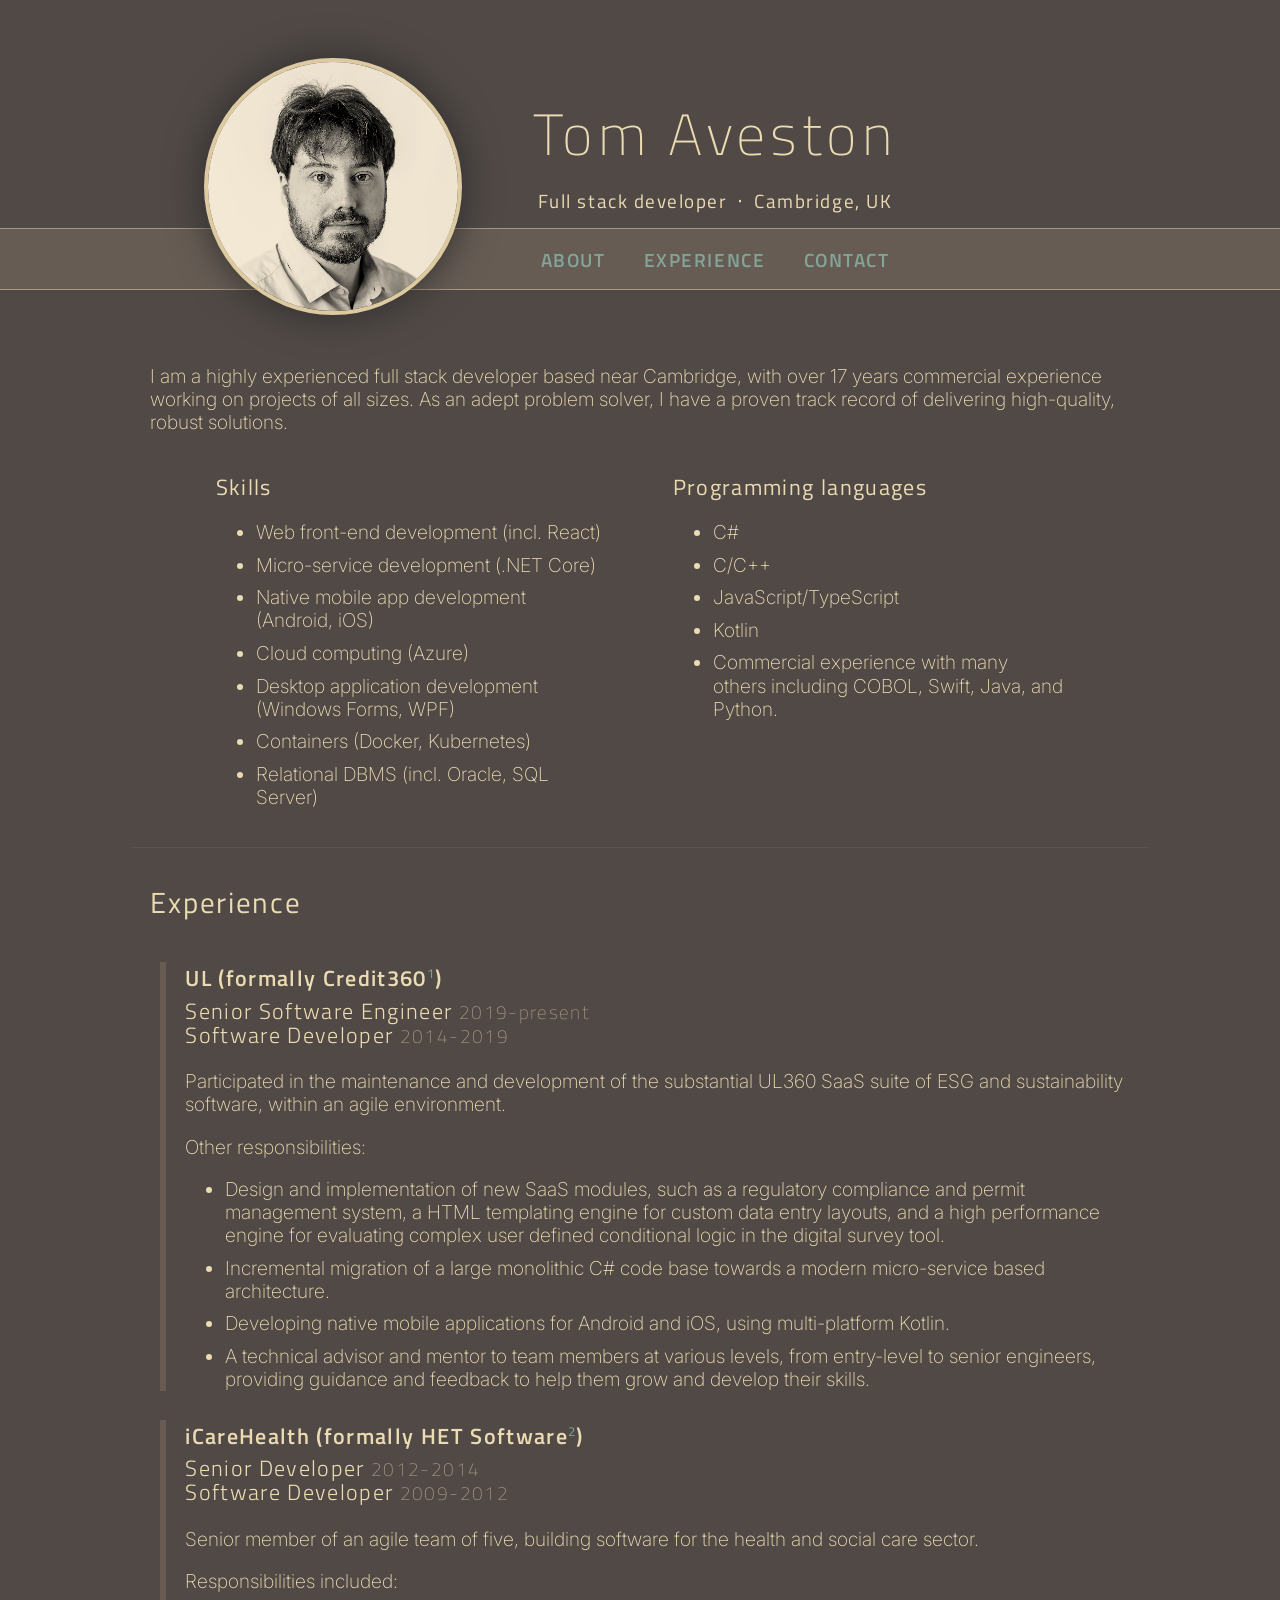
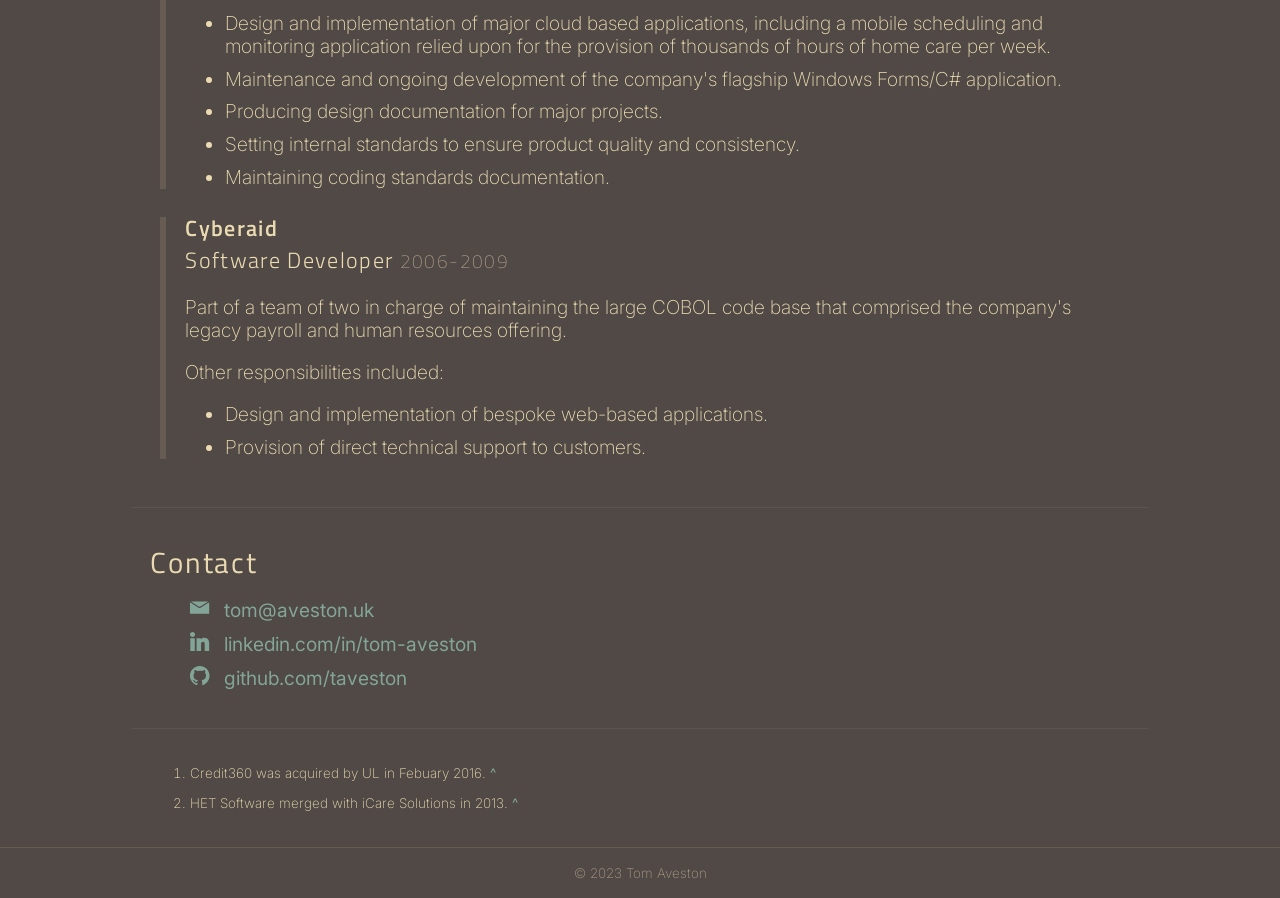
==== index.html @ 34bcb730 "Add print-only website link" ====
<!DOCTYPE html>
<html>
	<title>Tom Aveston | CV</title>
	<meta charset="utf-8" />
	<meta name="viewport" content="width=device-width, initial-scale=1" />
	<link rel="preconnect" href="https://fonts.googleapis.com" />
	<link rel="preconnect" href="https://fonts.gstatic.com" crossorigin />
	<link href="https://fonts.googleapis.com/css2?family=Inter:wght@200;400&family=Titillium+Web:wght@200;300;400;600&display=swap" rel="stylesheet" />
	<style>@import url('https://fonts.googleapis.com/css2?family=Inter:wght@200;400&family=Titillium+Web:wght@200;300;400;600&display=swap');</style>
	<link rel="stylesheet" href="/css/style.css" />
</html>
<body>
	<header id="banner" class="image-banner">
		<div id="profile-image">
			<img src="/img/profile-colour.jpg" alt="Portrait photograph of Tom Aveston" />
		</div>
		<div id="banner-content">
			<h1>Tom Aveston</h1>
			<ul id="tagline" class="horizontal">
				<li>Full stack developer</li>
				<li>Cambridge, UK</li>
			</ul>
			<nav class="screen-only">
				<menu>
					<li><a href="#about"/>About</a></li>
					<li><a href="#experience"/>Experience</a></li>
					<li><a href="#contact"/>Contact</a></li>
				</menu>
			</nav>
		</div>
	</header>
	<main>
		<section id="about" class="anchor-target">
			<p>
				I am a highly experienced full stack developer based near Cambridge, with over 17
				years commercial experience working on projects of all sizes. As an adept problem
				solver, I have a proven track record of delivering high-quality, robust solutions.
			</p>

			<div class="twin-column">
				<section>
					<h3>Skills</h3>
					<ul>
						<li>Web front-end development (incl. React)</li>
						<li>Micro-service development (.NET Core)</li>
						<li>Native mobile app development (Android, iOS)</li>
						<li>Cloud computing (Azure)</li>
						<li>Desktop application development (Windows Forms, WPF)</li>
						<li>Containers (Docker, Kubernetes)</li>
						<li>Relational DBMS (incl. Oracle, SQL Server)</li>
					</ul>
				</section>
				<section>
					<h3>Programming languages</h3>
					<ul>
						<li>C#</li>
						<li>C/C++</li>
						<li>JavaScript/TypeScript</li>
						<li>Kotlin</li>
						<li>Commercial experience with many others including COBOL, Swift, Java,
							and Python.</li>
					</ul>
				</section>
			</div>
		</section>
		<hr />
		<section id="experience" class="anchor-target">
			<h2>Experience</h2>
			<div class="timeline">
				<section>
					<h3>
						<div class="company">UL (formally Credit360<a id="fn1-origin" href="#fn1" class="footnote-link">1</a>)</div>
						<div class="title">Senior Software Engineer <small class="period">2019-present</small></div>
						<div class="title">Software Developer <small class="period">2014-2019</small></div>
					</h3>
					<p>
						Participated in the maintenance and development of the substantial
						UL360 SaaS suite of ESG and sustainability software, within an agile
						environment.
					</p>
					<p>
						Other responsibilities:
					</p>
					<ul>
						<li>
							Design and implementation of new SaaS modules, such as a regulatory 
							compliance and permit management system, a HTML templating engine
							for custom data entry layouts, and a high performance engine for 
							evaluating complex user defined conditional logic in the digital 
							survey tool.
						</li>
						<li>
							Incremental migration of a large monolithic C# code base towards a
							modern micro-service based architecture.
						</li>
						<li>
							Developing native mobile applications for Android and iOS, using
							multi-platform Kotlin.
						</li>
						<li>
							A technical advisor and mentor to team members at various
							levels, from entry-level to senior engineers, providing guidance and
							feedback to help them grow and develop their skills.
						</li>
					</ul>
				</section>

				<section>
					<h3>
						<div class="company">iCareHealth (formally HET Software<a id="fn2-origin" href="#fn2" class="footnote-link">2</a>)</div>
						<div class="title">Senior Developer <small class="period">2012-2014</small></div>
						<div class="title">Software Developer <small class="period">2009-2012</small></div>
					</h3>
					<p>
						Senior member of an agile team of five, building software for the health
						and social care sector.
					</p>
					<p>
						Responsibilities included:
					</p>
					<ul>
						<li>
							Design and implementation of major cloud based applications, including a
							mobile scheduling and monitoring application relied upon for the
							provision of thousands of hours of home care per week.
						</li>
						<li>
							Maintenance and ongoing development of the company's flagship Windows
							Forms/C# application.
						</li>
						<li>Producing design documentation for major projects.</li>
						<li>Setting internal standards to ensure product quality and consistency.</li>
						<li>Maintaining coding standards documentation.</li>
					</ul>
				</section>

				<section>
					<h3>
						<div class="company">Cyberaid</div>
						<div class="title">Software Developer <small class="period">2006-2009</small></div>
					</h3>
					<p>
						Part of a team of two in charge of maintaining the large COBOL code base that
						comprised the company's legacy payroll and human resources offering.
					</p>
					<p>
						Other responsibilities included:
					</p>
					<ul>
						<li>Design and implementation of bespoke web-based applications.</li>
						<li>Provision of direct technical support to customers.</li>
					</ul>
				</section>
			</div>

		</section>
		<hr />
		<section id="contact" class="anchor-target">
			<h2>Contact</h2>

			<ul class="contact-list">
				<li>
					<a href="mailto:tom@aveston.uk" class="social-link">
							<svg viewBox="0 0 512 512"><path d="m496.33 127.09-15.673 9.613-198.82 121.92c-7.983 4.859-16.917 7.293-25.84 7.293s-17.826-2.424-25.778-7.262l-0.136-0.084-198.73-123.8-15.673-9.759-15.674-9.77v302.72h512v-300.47l-15.673 9.603z"/><path d="m25.245 94.041 50.322 31.346 171.01 106.53c5.841 3.521 13.082 3.511 18.913-0.042l224.77-137.83h-465.01z"/></svg>
						tom@aveston.uk
					</a>
				</li>
				<li>
					<a href="https://www.linkedin.com/in/tom-aveston"
						class="social-link" title="LinkedIn">

						<svg viewBox="0 0 310 310"><path d="m72.16 99.73h-62.233c-2.762 0-5 2.239-5 5v199.93c0 2.762 2.238 5 5 5h62.233c2.762 0 5-2.238 5-5v-199.93c0-2.761-2.238-5-5-5z"/><path d="M41.066,0.341C18.422,0.341,0,18.743,0,41.362C0,63.991,18.422,82.4,41.066,82.4 c22.626,0,41.033-18.41,41.033-41.038C82.1,18.743,63.692,0.341,41.066,0.341z"/><path d="m230.45 94.761c-24.995 0-43.472 10.745-54.679 22.954v-12.985c0-2.761-2.238-5-5-5h-59.599c-2.762 0-5 2.239-5 5v199.93c0 2.762 2.238 5 5 5h62.097c2.762 0 5-2.238 5-5v-98.918c0-33.333 9.054-46.319 32.29-46.319 25.306 0 27.317 20.818 27.317 48.034v97.204c0 2.762 2.238 5 5 5h62.12c2.762 0 5-2.238 5-5v-109.66c0-49.565-9.451-100.23-79.546-100.23z"/></svg>
						linkedin.com/in/tom-aveston
					</a>
				</li>
				<li>
					<a href="https://github.com/taveston" title="GitHub" class="social-link">
						<svg viewBox="0 0 96 96"><path fill-rule="evenodd" clip-rule="evenodd" d="M48.854 0C21.839 0 0 22 0 49.217c0 21.756 13.993 40.172 33.405 46.69 2.427.49 3.316-1.059 3.316-2.362 0-1.141-.08-5.052-.08-9.127-13.59 2.934-16.42-5.867-16.42-5.867-2.184-5.704-5.42-7.17-5.42-7.17-4.448-3.015.324-3.015.324-3.015 4.934.326 7.523 5.052 7.523 5.052 4.367 7.496 11.404 5.378 14.235 4.074.404-3.178 1.699-5.378 3.074-6.6-10.839-1.141-22.243-5.378-22.243-24.283 0-5.378 1.94-9.778 5.014-13.2-.485-1.222-2.184-6.275.486-13.038 0 0 4.125-1.304 13.426 5.052a46.97 46.97 0 0 1 12.214-1.63c4.125 0 8.33.571 12.213 1.63 9.302-6.356 13.427-5.052 13.427-5.052 2.67 6.763.97 11.816.485 13.038 3.155 3.422 5.015 7.822 5.015 13.2 0 18.905-11.404 23.06-22.324 24.283 1.78 1.548 3.316 4.481 3.316 9.126 0 6.6-.08 11.897-.08 13.526 0 1.304.89 2.853 3.316 2.364 19.412-6.52 33.405-24.935 33.405-46.691C97.707 22 75.788 0 48.854 0z"/></svg>
						github.com/taveston
					</a>
				</li>
				<li class="print-only">
					<a href="https://aveston.uk" title="Website" class="social-link">
						<svg viewBox="2 2 20 20"><path d="M11.99 2C6.47 2 2 6.48 2 12s4.47 10 9.99 10C17.52 22 22 17.52 22 12S17.52 2 11.99 2zm6.93 6h-2.95c-.32-1.25-.78-2.45-1.38-3.56 1.84.63 3.37 1.91 4.33 3.56zM12 4.04c.83 1.2 1.48 2.53 1.91 3.96h-3.82c.43-1.43 1.08-2.76 1.91-3.96zM4.26 14C4.1 13.36 4 12.69 4 12s.1-1.36.26-2h3.38c-.08.66-.14 1.32-.14 2 0 .68.06 1.34.14 2H4.26zm.82 2h2.95c.32 1.25.78 2.45 1.38 3.56-1.84-.63-3.37-1.9-4.33-3.56zm2.95-8H5.08c.96-1.66 2.49-2.93 4.33-3.56C8.81 5.55 8.35 6.75 8.03 8zM12 19.96c-.83-1.2-1.48-2.53-1.91-3.96h3.82c-.43 1.43-1.08 2.76-1.91 3.96zM14.34 14H9.66c-.09-.66-.16-1.32-.16-2 0-.68.07-1.35.16-2h4.68c.09.65.16 1.32.16 2 0 .68-.07 1.34-.16 2zm.25 5.56c.6-1.11 1.06-2.31 1.38-3.56h2.95c-.96 1.65-2.49 2.93-4.33 3.56zM16.36 14c.08-.66.14-1.32.14-2 0-.68-.06-1.34-.14-2h3.38c.16.64.26 1.31.26 2s-.1 1.36-.26 2h-3.38z" />
						</svg>
						aveston.uk
					</a>
				</li>
			</ul>
		</section>
		<hr />
		<section id="footnotes">
			<ol class="footnote-list">
				<li id="fn1" class="anchor-target">
					Credit360 was acquired by UL in Febuary 2016. <a href="#fn1-origin" class="screen-only">^</a>
				</li>
				<li id="fn2" class="anchor-target">
					HET Software merged with iCare Solutions in 2013. <a href="#fn2-origin" class="screen-only">^</a>
				</li>
			</ol>
		</section>
	</main>
	<footer class="screen-only">
		<small>© 2023 Tom Aveston</small>
	</footer>
</body>
---- css/style.css ----
/* Base styles */
html {
	scroll-behavior: smooth;
}

body {
	font-family: 'Inter', sans-serif;
	font-size: larger;
	font-weight: 200;
	background-attachment: fixed;
	background-size: cover;
	background-color: #504945;
	color: #ebdbb2;
	padding: 0;
	margin: 0;
	line-height: 1.1;
}

a {
	color: #83a598;
	text-decoration: none;
	font-weight: 400;
}

a:hover {
	color: #458588;
}

ul li, ol li {
	margin: 0.5em 0;
}

header, h1, h2, h3, h4 {
	font-family: 'Titillium Web', sans-serif;
	letter-spacing: 0.06em;
	font-weight: 400;
}

h1 {
	font-size: 3em;
}

h1 small, h2 small, h3 small, h4 small {
	color: #a89984;
	font-weight: 200;
}

main {
	line-height: 1.2em;
}

main > section {
	padding: 1em 2em;
	border-radius: 1em;
}
main > section > p:first-child {
	margin-top: 0;
}

hr {
	border: 0pt solid #a8998420;
	border-bottom-width: 1pt;
	margin: 0 1em;
}

footer {
	border-top: 1pt solid #665c54;
	padding: 1em;
	color: #a89984;
	font-size: smaller;
	text-align: center;
}

/* General styles */

a.footnote-link {
	font-size: 0.6em;
	vertical-align: super;
}

ul.horizontal {
	margin-top: -0.5em;
	padding: 0;
}

ul.horizontal li {
	display: inline-block;
}

ul.horizontal li + li::before {
	content: "\2027";
	padding: 0 0.5em;
}

.timeline {
	padding-left: 0.5em;
}
.timeline section:first-child {
	margin-top: 2.5em;
}
.timeline section {
	margin-top: 1.5em;
	margin-bottom: 1.5em;
	padding-left: 1em;
	border-left: 5pt solid #665c54;
	page-break-inside: avoid;
}
.timeline .company {
	font-weight: 600;
	padding-bottom: .4em;
}
.timeline .title {
	font-weight: 300;
}
.timeline .period {
	color: #a89984;
	font-weight: 200;
	font-size: smaller;
}

ol.footnote-list {
	font-size: 0.7em;
}

ul.contact-list {

}

ul.contact-list li {
	display: block;
}

a.social-link svg {
	width: 1em;
	height: 1em;
	fill: #83a598;
	margin-right: .5em;
}

a.social-link:hover svg  {
	fill: #458588;
}

.twin-column {
	display: flex;
	justify-content: space-evenly;
}
.twin-column section {
	max-width: 40%;
}

/* Page specific layout */

#banner #profile-image {
	filter: drop-shadow(0px 0px 1em #282828e0);
}

main {
	width: 55em;
	margin: 0 auto;
}

#banner-content {
	display: flex;
	height: 14em;
	padding-top: 3em;
	padding-bottom: 1em;
	flex-direction: column;
	align-items: stretch;
	justify-content: center;
}

#banner-content > h1 {
	font-weight: 100;
}

#banner-content > * {
	display: flex;
	justify-content: center;
	margin: .2em 0;
	padding: 0;
	letter-spacing: 0.08em;
}

#banner.image-banner #banner-content > * {
	padding-left: 150px;
}

#tagline {
	position: relative;
}

#banner-content nav {
	background-color: #665c54;
	border: solid #a89984;
	border-width: 1pt 0;
}

#banner-content nav menu {
	display: flex;
	padding: 0;
	margin: 0;
	text-transform: uppercase;
	z-index: 1;
}
#banner-content nav menu li {
	display: block;
	margin: 1em;
}

#banner-content nav menu li.separator {
	border-left: 1pt solid #a8998450;
}

#banner-content nav menu li a {
	font-weight: 600;
}

#profile-image {
	position: absolute;
	left: 0;
	right: 0;
	display: flex;
	justify-content: center;
}

#profile-image img {
	position: relative;
	left: -16em;
	top: 3em;
	height: 13em;
	width: 13em;
	border: 3pt solid #ebdbb2;
	border-radius: 100%;
	object-fit: cover;
	object-position: 0 22%;
	filter: brightness(85%) contrast(105%) sepia(35%);
	content: url("/img/profile.jpg");
}

/* Briefly flash the background of target element when an anchor link is clicked */
.anchor-target:target {
	animation: target-fade 1s;
}

@keyframes target-fade {
	from { background-color: transparent }
	40% { background-color: #665c54 }
	to { background-color: transparent }
}

@media screen and (max-width: 1100px) {
	main {
		margin: 0 1em;
		width: auto;
	}
	#banner {
		font-size: 0.85em;
	}
}
@media screen and (max-width: 800px) {
	body {
		font-size: large;
	}
	#profile-image {
		position: static;
		justify-content: center;
	}
	#profile-image img {
		position: static;
	}
	#banner {
		padding-top: 2em;
	}
	#banner-content {
		padding-top: 0;
		height: auto;
	}
	#banner.image-banner #banner-content > * {
		padding-left: 0;
	}
	main > section {
		padding: 1em;
	}
	.twin-column {
		display: block;
	}
	.twin-column section {
		max-width: none;
	}
}
@media screen and (max-width: 360px) {
	body {
		font-size: medium;
	}
	main {
		margin: 0;
		border-radius: 0;
		border-width: 0;
	}
}

@media screen {
	.print-only {
		display: none !important;
	}
}

@media print {
	.screen-only {
		display: none !important;
	}

	#profile-image img {
		filter: none;
		border-color: #3c3836;
		border-width: 2pt;
	}

	body {
		background-color: #fff;
		color: #3c3836;
	}

	a {
		color: #3c3836;
	}

	a.social-link svg  {
		fill: #3c3836;
	}

	main {
		border: 0pt solid #a8998420;
		border-top-width: 1pt;
		font-size: 15pt;
	}
}
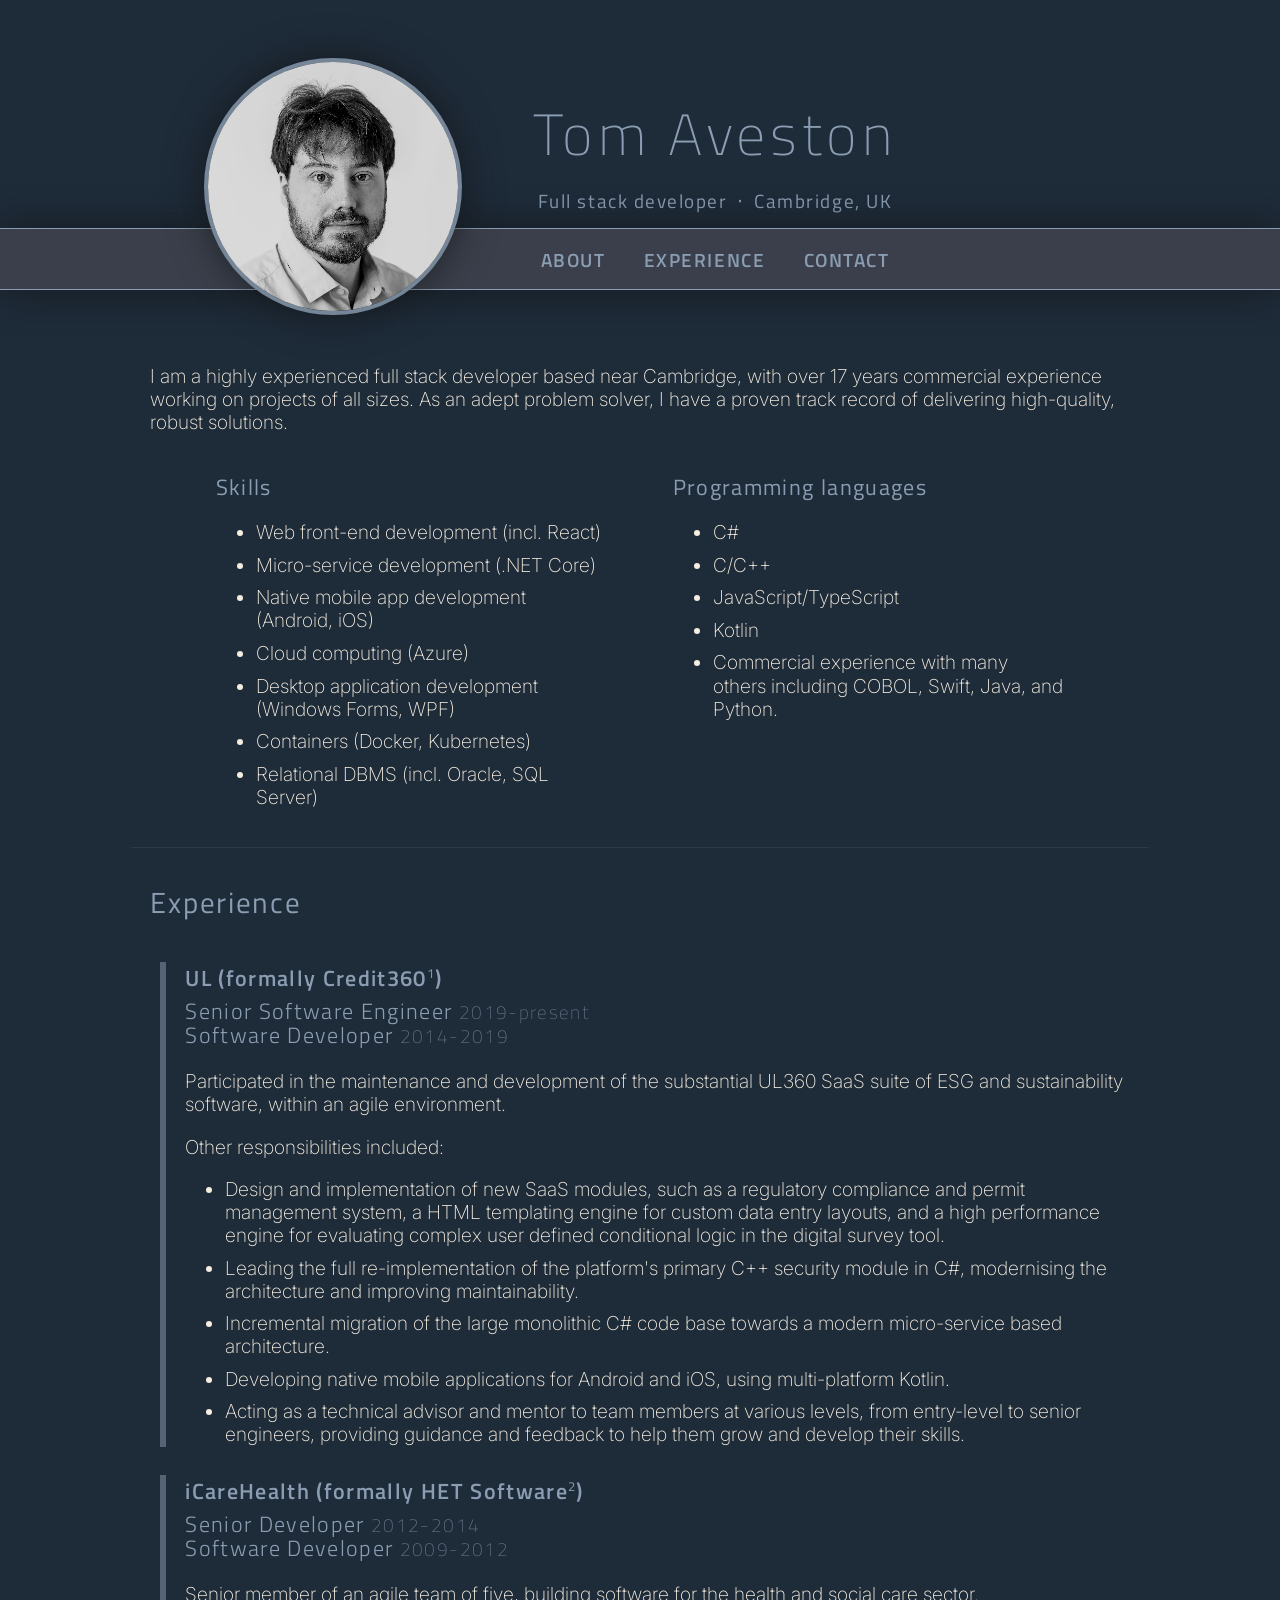
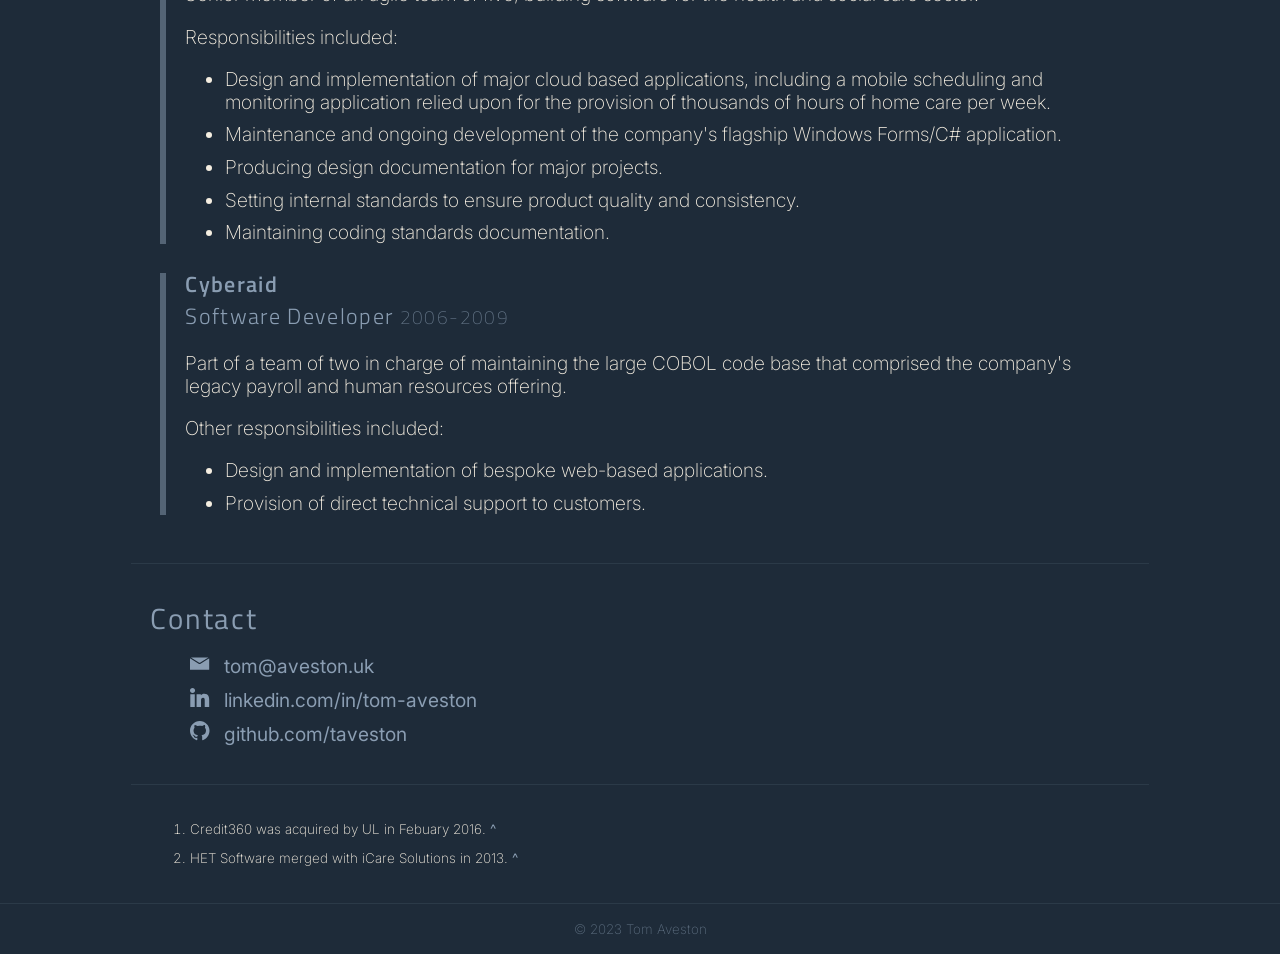
==== commit 2698dc54: "Change colour scheme" ====
--- a/index.html
+++ b/index.html
@@ -7,12 +7,12 @@
 	<link rel="preconnect" href="https://fonts.gstatic.com" crossorigin />
 	<link href="https://fonts.googleapis.com/css2?family=Inter:wght@200;400&family=Titillium+Web:wght@200;300;400;600&display=swap" rel="stylesheet" />
 	<style>@import url('https://fonts.googleapis.com/css2?family=Inter:wght@200;400&family=Titillium+Web:wght@200;300;400;600&display=swap');</style>
-	<link rel="stylesheet" href="/css/style.css" />
+	<link rel="stylesheet" href="./css/style.css" />
 </html>
 <body>
 	<header id="banner" class="image-banner">
 		<div id="profile-image">
-			<img src="/img/profile-colour.jpg" alt="Portrait photograph of Tom Aveston" />
+			<img src="./img/profile-colour.jpg" alt="Portrait photograph of Tom Aveston" />
 		</div>
 		<div id="banner-content">
 			<h1>Tom Aveston</h1>
@@ -79,7 +79,7 @@
 						environment.
 					</p>
 					<p>
-						Other responsibilities:
+						Other responsibilities included:
 					</p>
 					<ul>
 						<li>
@@ -90,7 +90,11 @@
 							survey tool.
 						</li>
 						<li>
-							Incremental migration of a large monolithic C# code base towards a
+							Leading the full re-implementation of the platform's primary C++ security
+							module in C#, modernising the architecture and improving maintainability.
+						</li>
+						<li>
+							Incremental migration of the large monolithic C# code base towards a
 							modern micro-service based architecture.
 						</li>
 						<li>
@@ -98,7 +102,7 @@
 							multi-platform Kotlin.
 						</li>
 						<li>
-							A technical advisor and mentor to team members at various
+							Acting as a technical advisor and mentor to team members at various
 							levels, from entry-level to senior engineers, providing guidance and
 							feedback to help them grow and develop their skills.
 						</li>
--- a/css/style.css
+++ b/css/style.css
@@ -9,21 +9,21 @@
 	font-weight: 200;
 	background-attachment: fixed;
 	background-size: cover;
-	background-color: #504945;
-	color: #ebdbb2;
+	background-color: #1e2b39;
+	color: #f5eee1;
 	padding: 0;
 	margin: 0;
 	line-height: 1.1;
 }
 
 a {
-	color: #83a598;
+	color: #8a9db2;
 	text-decoration: none;
 	font-weight: 400;
 }
 
 a:hover {
-	color: #458588;
+	color: #b5cee8;
 }
 
 ul li, ol li {
@@ -34,6 +34,7 @@
 	font-family: 'Titillium Web', sans-serif;
 	letter-spacing: 0.06em;
 	font-weight: 400;
+	color: #8a9db2
 }
 
 h1 {
@@ -41,7 +42,6 @@
 }
 
 h1 small, h2 small, h3 small, h4 small {
-	color: #a89984;
 	font-weight: 200;
 }
 
@@ -58,15 +58,15 @@
 }
 
 hr {
-	border: 0pt solid #a8998420;
+	border: 0pt solid #8a9db220;
 	border-bottom-width: 1pt;
 	margin: 0 1em;
 }
 
 footer {
-	border-top: 1pt solid #665c54;
+	border-top: 1pt solid #8a9db220;
 	padding: 1em;
-	color: #a89984;
+	color: #8a9db290;
 	font-size: smaller;
 	text-align: center;
 }
@@ -102,7 +102,7 @@
 	margin-top: 1.5em;
 	margin-bottom: 1.5em;
 	padding-left: 1em;
-	border-left: 5pt solid #665c54;
+	border-left: 5pt solid #8a9db280;
 	page-break-inside: avoid;
 }
 .timeline .company {
@@ -113,17 +113,13 @@
 	font-weight: 300;
 }
 .timeline .period {
-	color: #a89984;
+	color: #8a9db2a0;
 	font-weight: 200;
 	font-size: smaller;
 }
 
 ol.footnote-list {
 	font-size: 0.7em;
-}
-
-ul.contact-list {
-
 }
 
 ul.contact-list li {
@@ -133,12 +129,12 @@
 a.social-link svg {
 	width: 1em;
 	height: 1em;
-	fill: #83a598;
+	fill: #8a9db2;
 	margin-right: .5em;
 }
 
 a.social-link:hover svg  {
-	fill: #458588;
+	fill: #b5cee8;
 }
 
 .twin-column {
@@ -152,7 +148,7 @@
 /* Page specific layout */
 
 #banner #profile-image {
-	filter: drop-shadow(0px 0px 1em #282828e0);
+	filter: drop-shadow(0px 0px 1em #101010a0);
 }
 
 main {
@@ -191,9 +187,11 @@
 }
 
 #banner-content nav {
-	background-color: #665c54;
-	border: solid #a89984;
+	background-color: #3a3f4b;
+	border: solid #8a9db2;
 	border-width: 1pt 0;
+	filter: drop-shadow(0px 0px 1em #101010a0);
+	z-index: 0;
 }
 
 #banner-content nav menu {
@@ -201,15 +199,10 @@
 	padding: 0;
 	margin: 0;
 	text-transform: uppercase;
-	z-index: 1;
 }
 #banner-content nav menu li {
 	display: block;
 	margin: 1em;
-}
-
-#banner-content nav menu li.separator {
-	border-left: 1pt solid #a8998450;
 }
 
 #banner-content nav menu li a {
@@ -222,6 +215,8 @@
 	right: 0;
 	display: flex;
 	justify-content: center;
+	z-index: 1;
+	pointer-events: none;
 }
 
 #profile-image img {
@@ -230,12 +225,12 @@
 	top: 3em;
 	height: 13em;
 	width: 13em;
-	border: 3pt solid #ebdbb2;
+	border: 3pt solid #8a9db2;
 	border-radius: 100%;
 	object-fit: cover;
 	object-position: 0 22%;
-	filter: brightness(85%) contrast(105%) sepia(35%);
-	content: url("/img/profile.jpg");
+	filter: brightness(85%) contrast(105%);
+	content: url("../img/profile.jpg");
 }
 
 /* Briefly flash the background of target element when an anchor link is clicked */
@@ -245,7 +240,7 @@
 
 @keyframes target-fade {
 	from { background-color: transparent }
-	40% { background-color: #665c54 }
+	40% { background-color: #8a9db230 }
 	to { background-color: transparent }
 }
 
@@ -330,6 +325,10 @@
 		fill: #3c3836;
 	}
 
+	header, h1, h2, h3, h4 {
+		color: #8a9db2
+	}
+
 	main {
 		border: 0pt solid #a8998420;
 		border-top-width: 1pt;
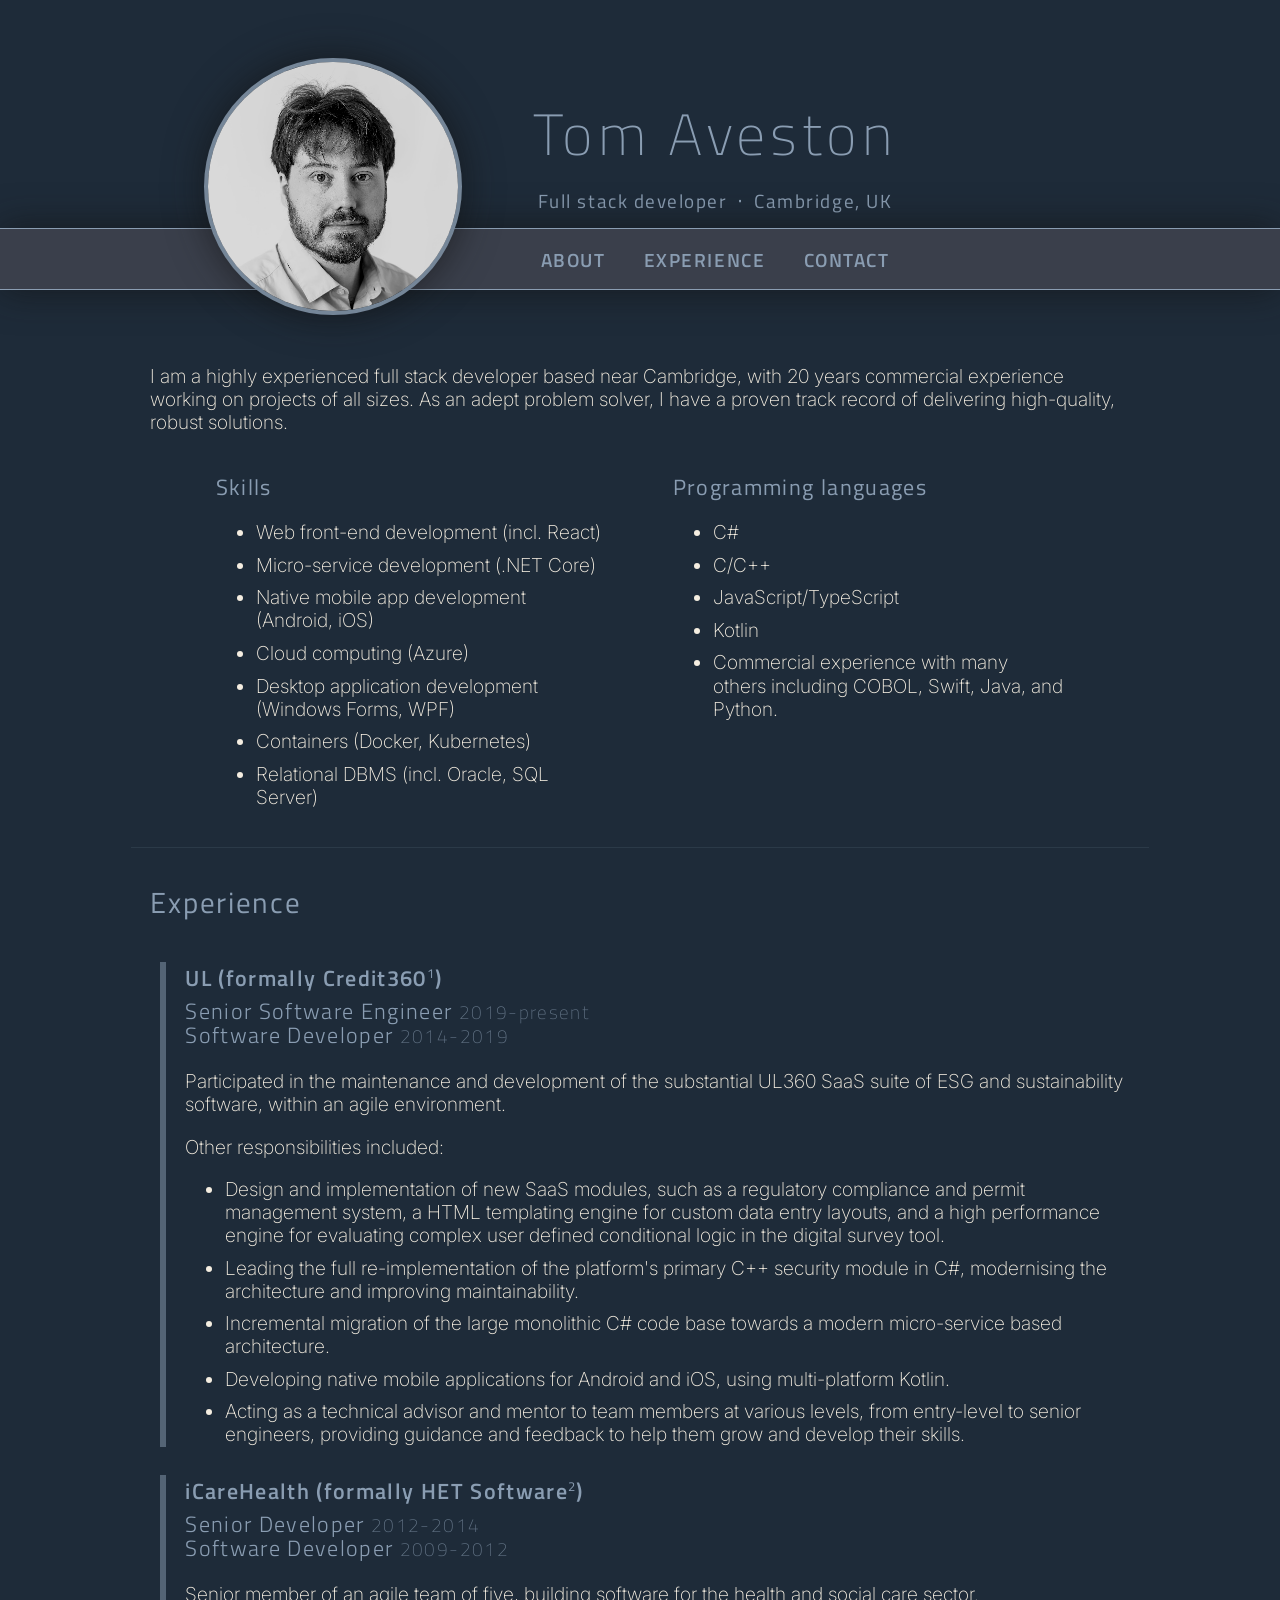
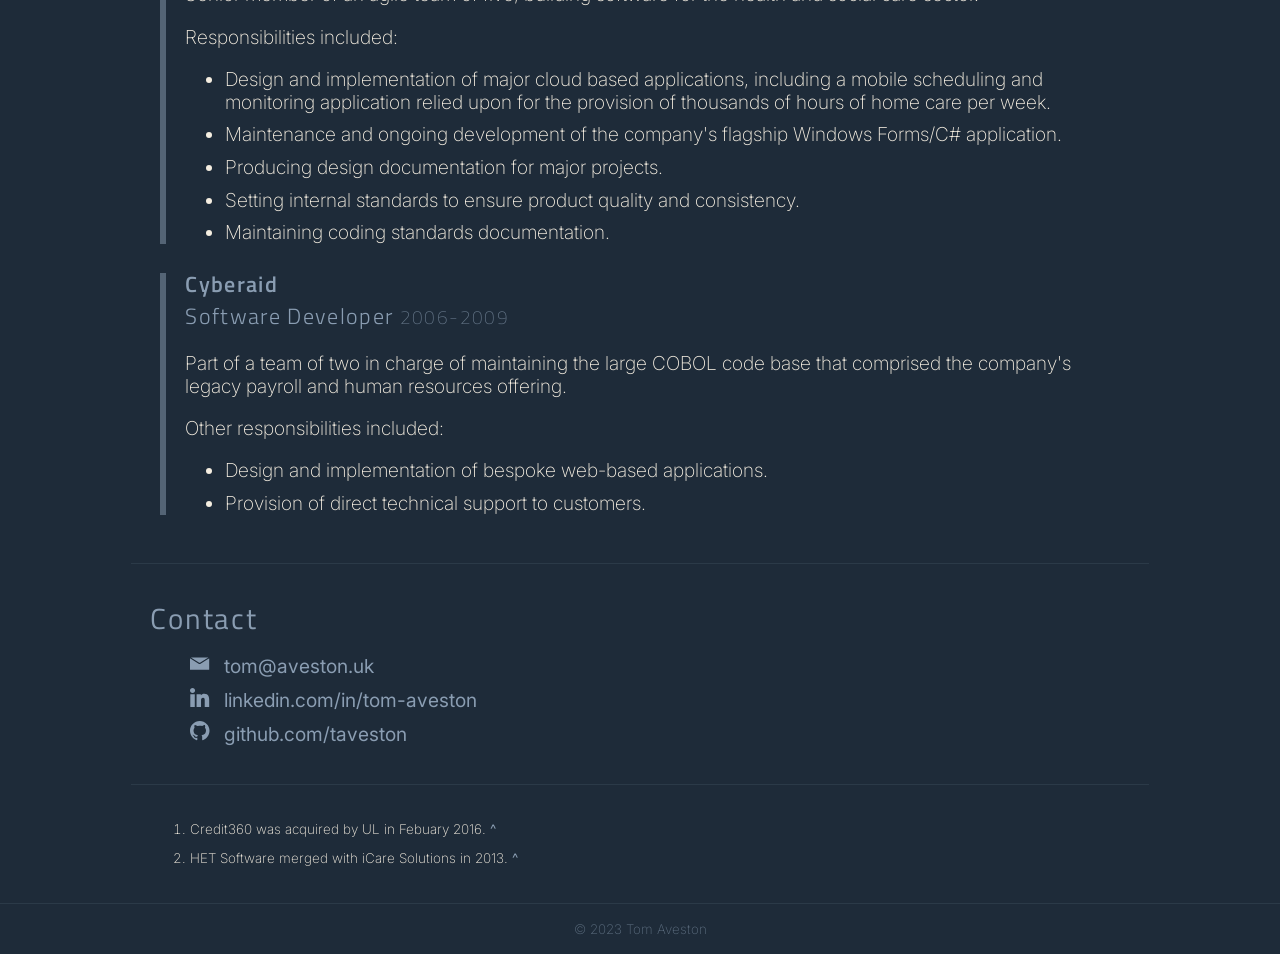
==== commit 1c88b260: "Update years of experience" ====
--- a/index.html
+++ b/index.html
@@ -32,7 +32,7 @@
 	<main>
 		<section id="about" class="anchor-target">
 			<p>
-				I am a highly experienced full stack developer based near Cambridge, with over 17
+				I am a highly experienced full stack developer based near Cambridge, with 20
 				years commercial experience working on projects of all sizes. As an adept problem
 				solver, I have a proven track record of delivering high-quality, robust solutions.
 			</p>
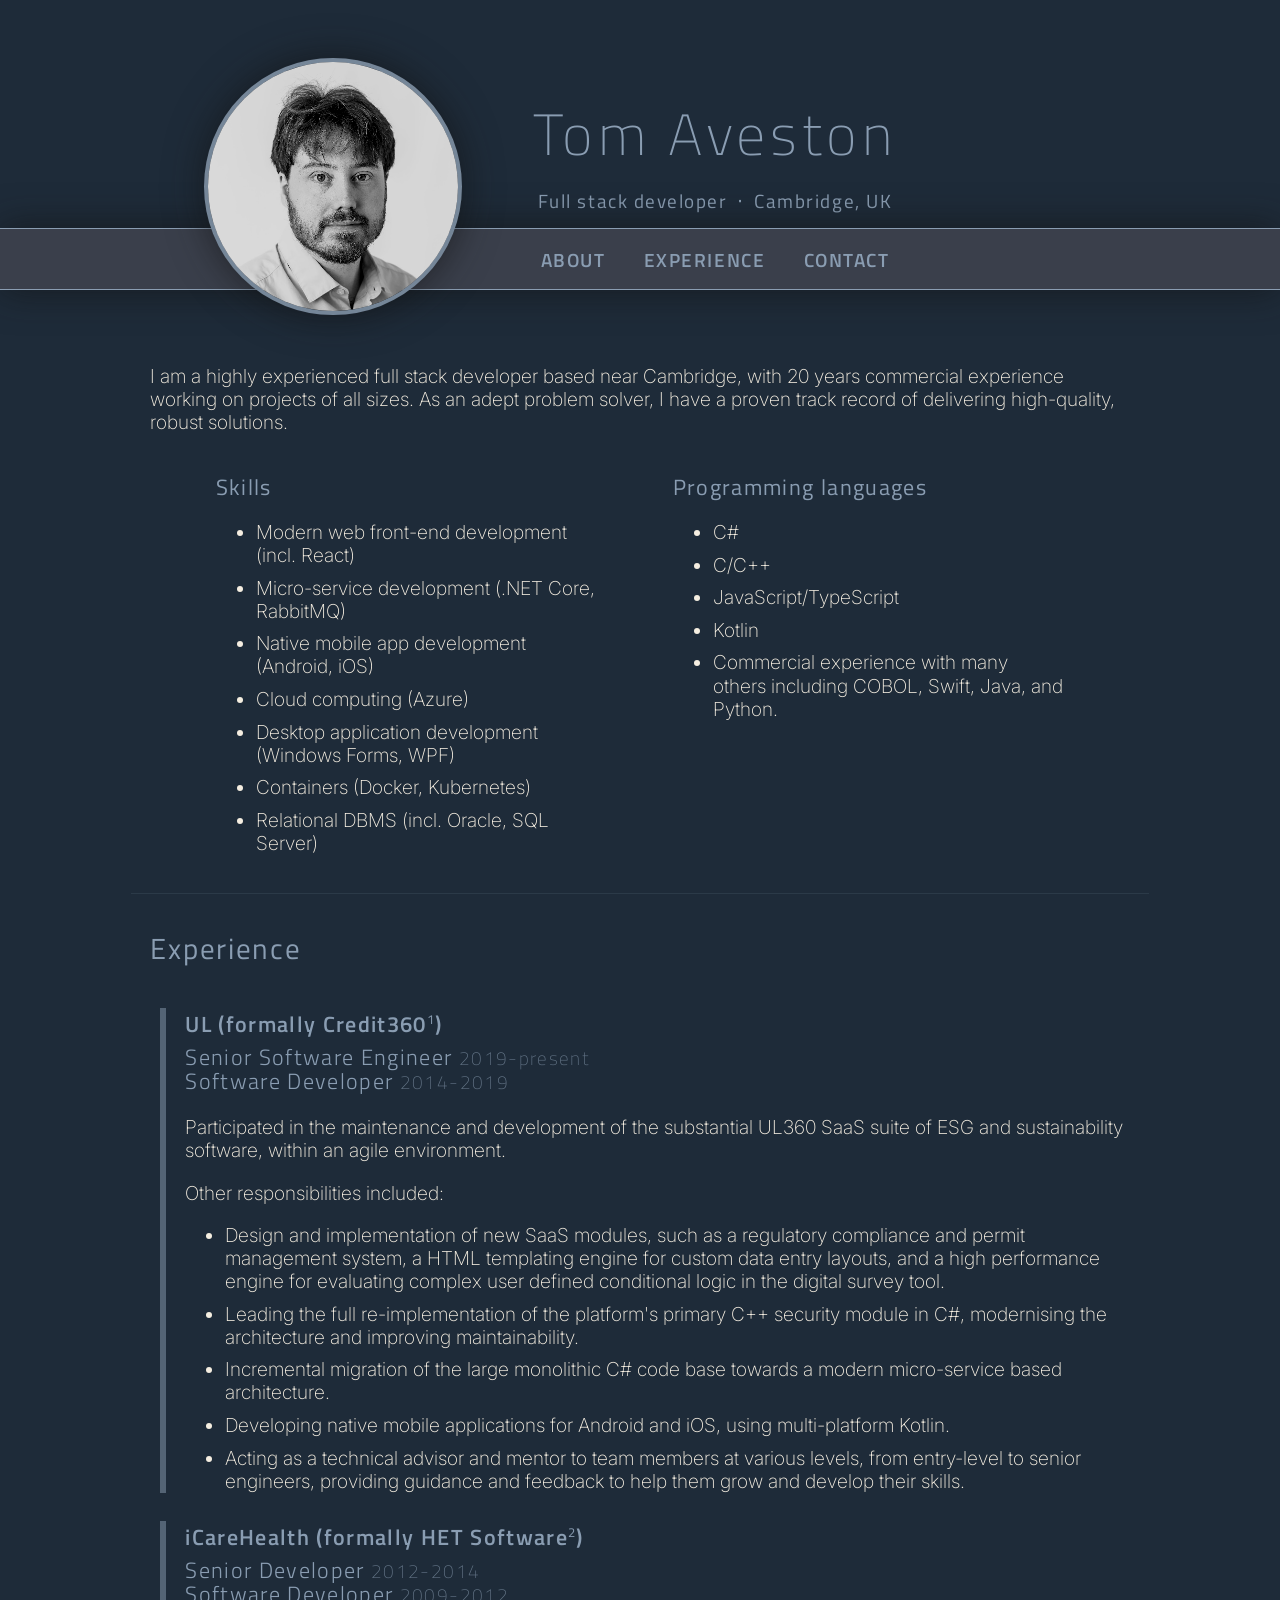
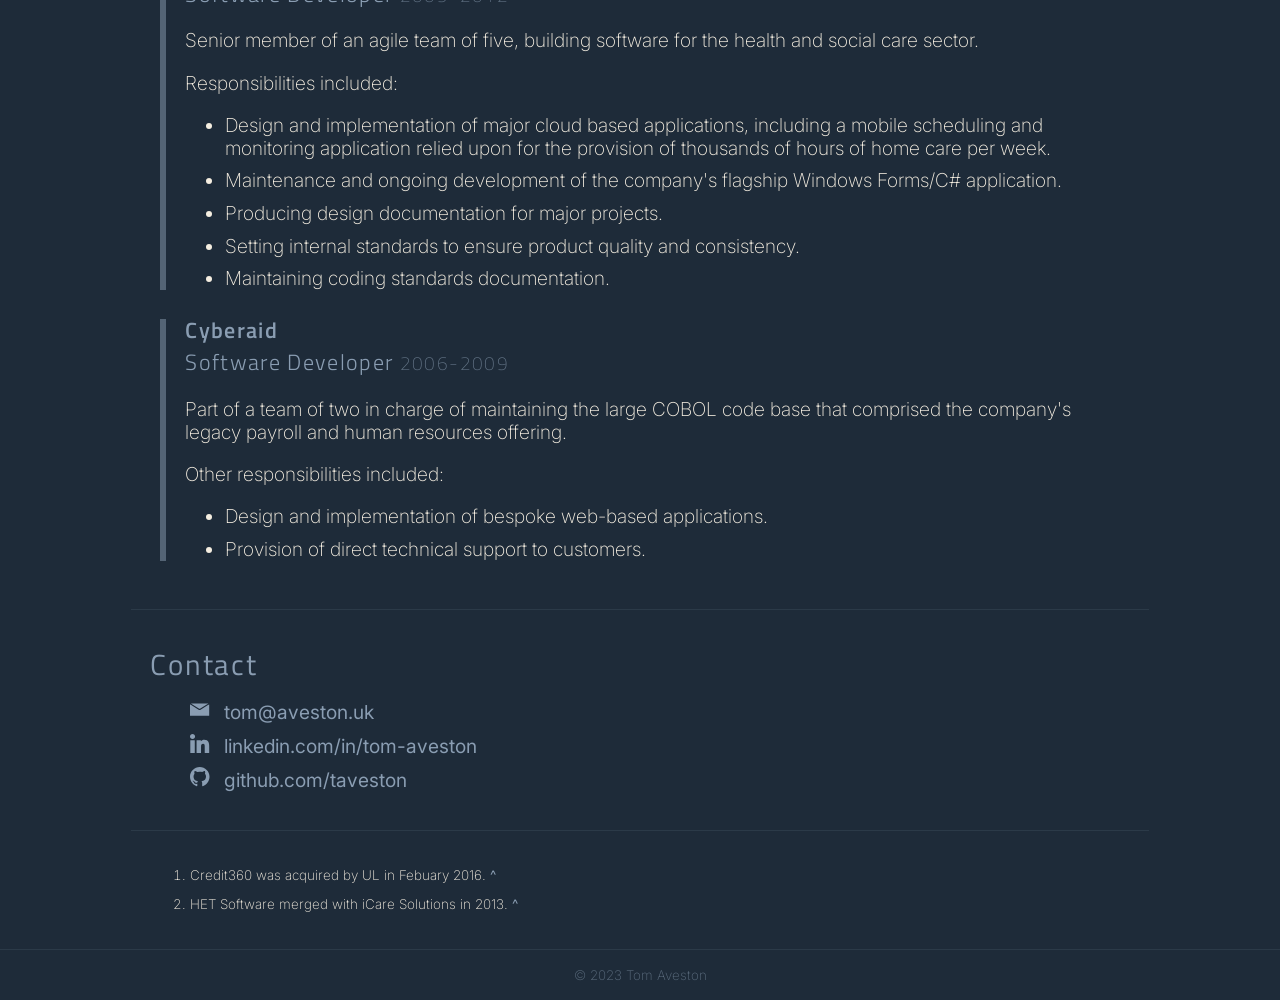
==== commit 70f49358: "Update skills list" ====
--- a/index.html
+++ b/index.html
@@ -41,8 +41,8 @@
 				<section>
 					<h3>Skills</h3>
 					<ul>
-						<li>Web front-end development (incl. React)</li>
-						<li>Micro-service development (.NET Core)</li>
+						<li>Modern web front-end development (incl. React)</li>
+						<li>Micro-service development (.NET Core, RabbitMQ)</li>
 						<li>Native mobile app development (Android, iOS)</li>
 						<li>Cloud computing (Azure)</li>
 						<li>Desktop application development (Windows Forms, WPF)</li>
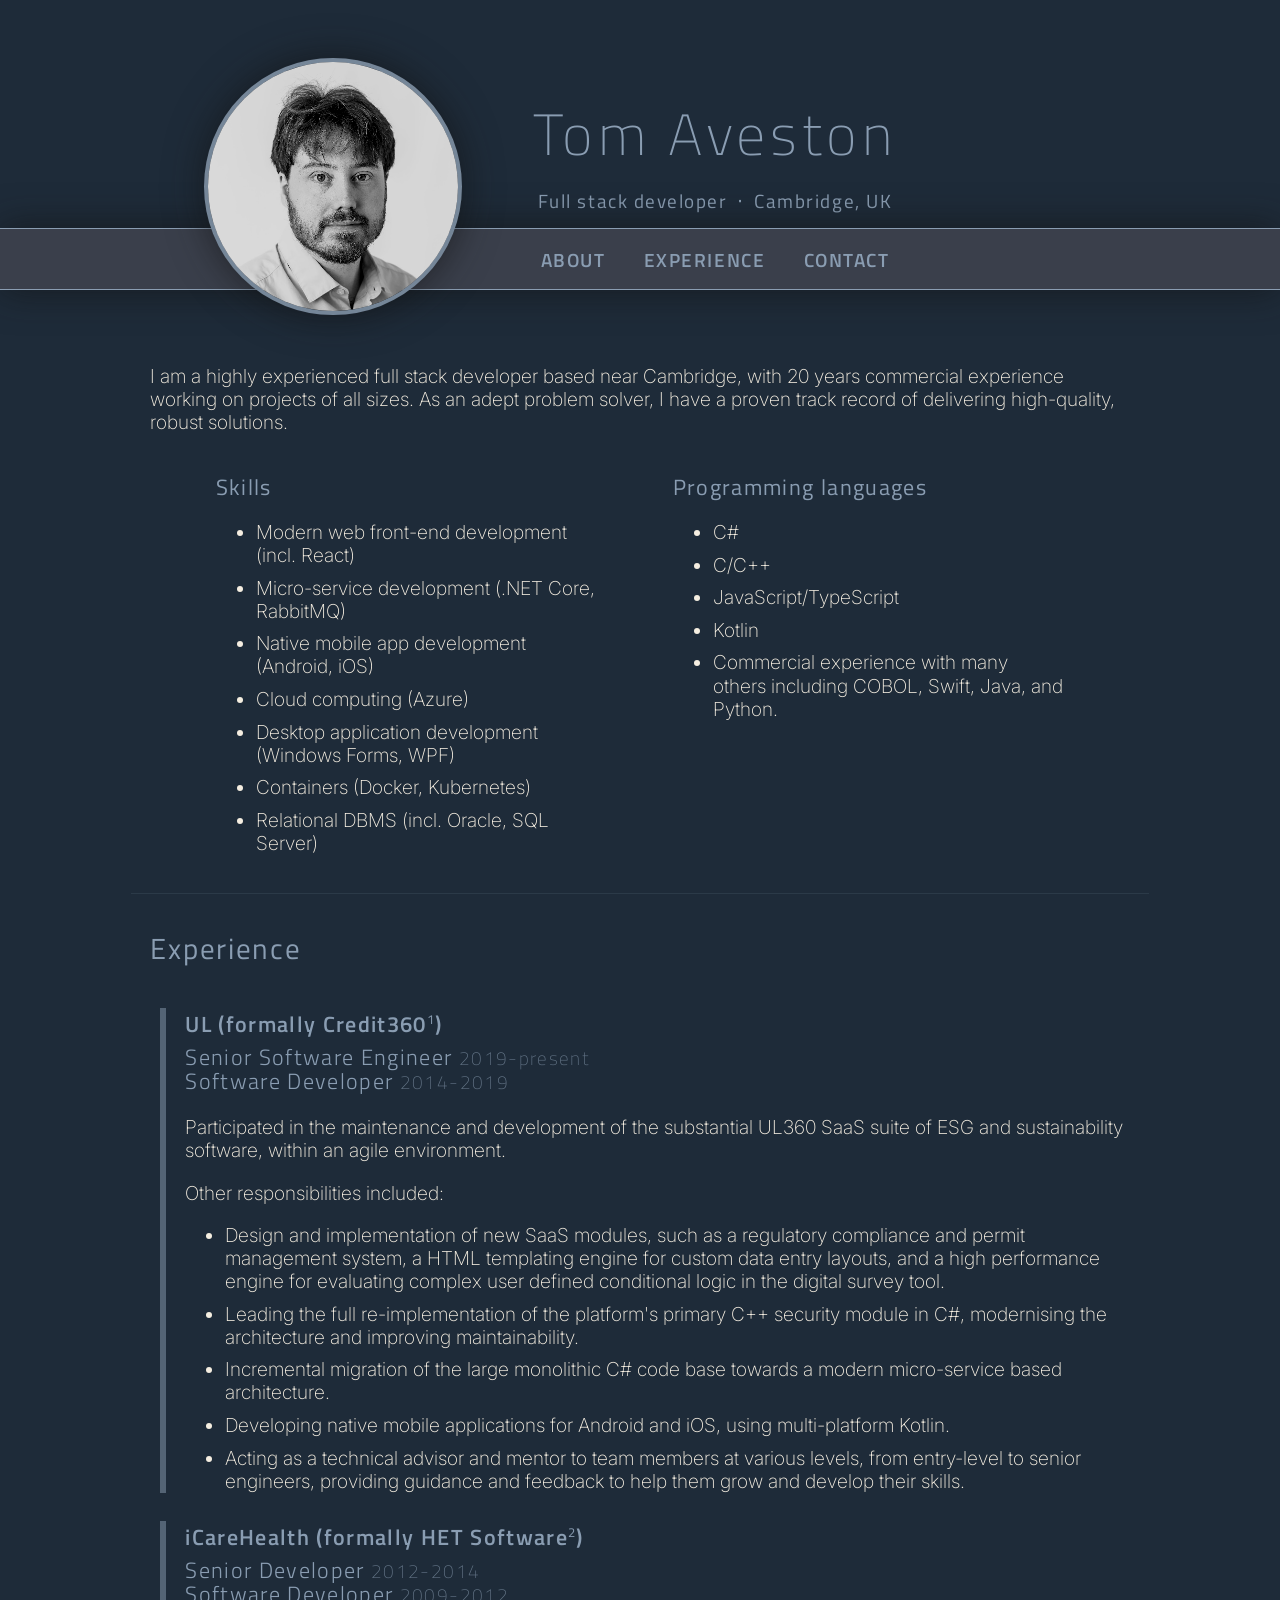
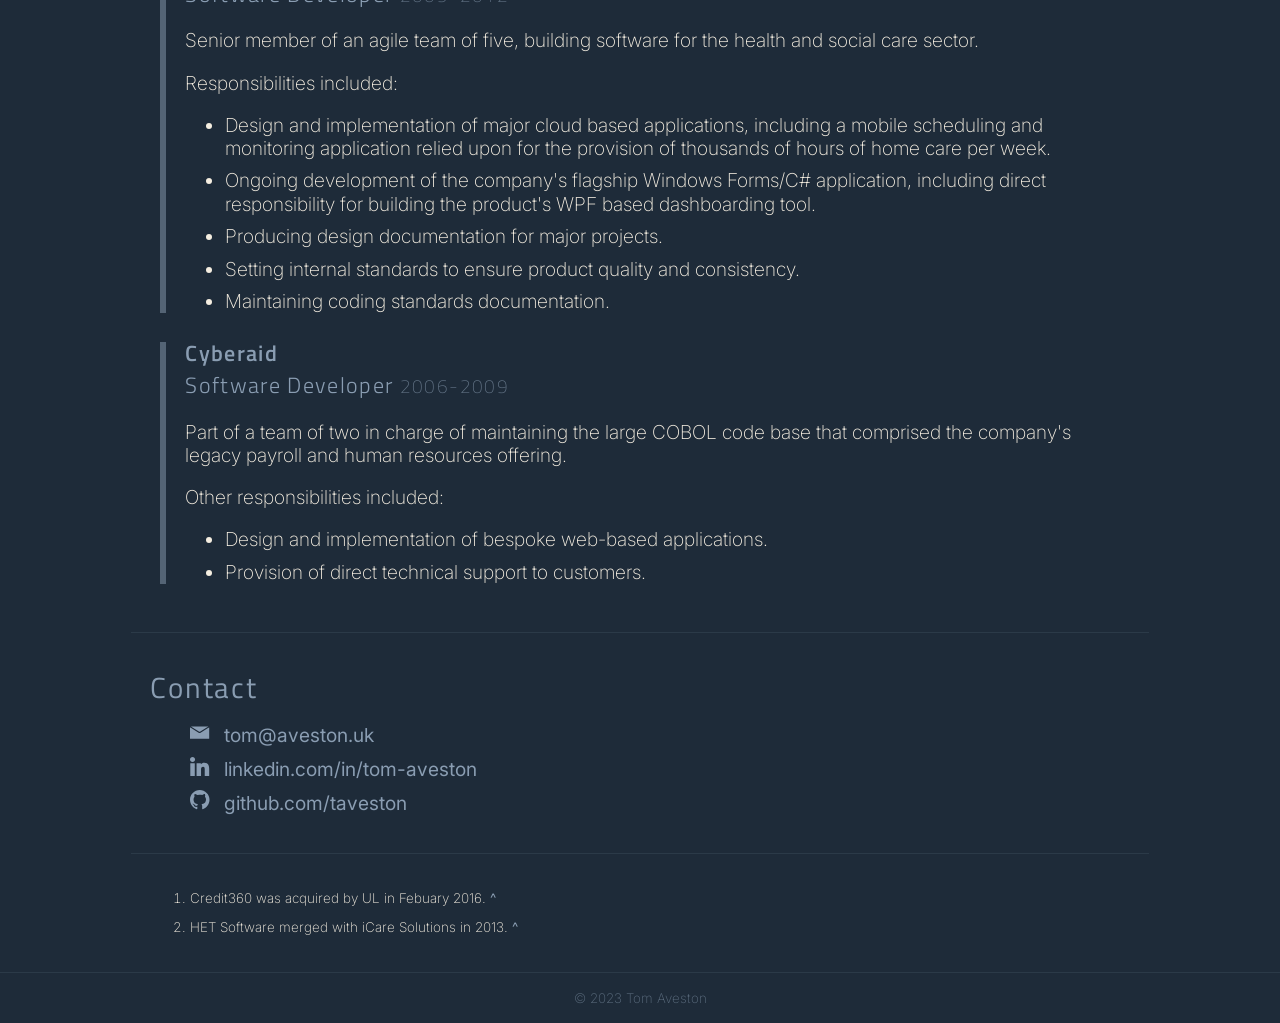
==== commit 279e9840: "Added WPF experience at HET" ====
--- a/index.html
+++ b/index.html
@@ -129,8 +129,9 @@
 							provision of thousands of hours of home care per week.
 						</li>
 						<li>
-							Maintenance and ongoing development of the company's flagship Windows
-							Forms/C# application.
+							Ongoing development of the company's flagship Windows Forms/C# application,
+							including direct responsibility for building the product's WPF based
+							dashboarding tool.
 						</li>
 						<li>Producing design documentation for major projects.</li>
 						<li>Setting internal standards to ensure product quality and consistency.</li>
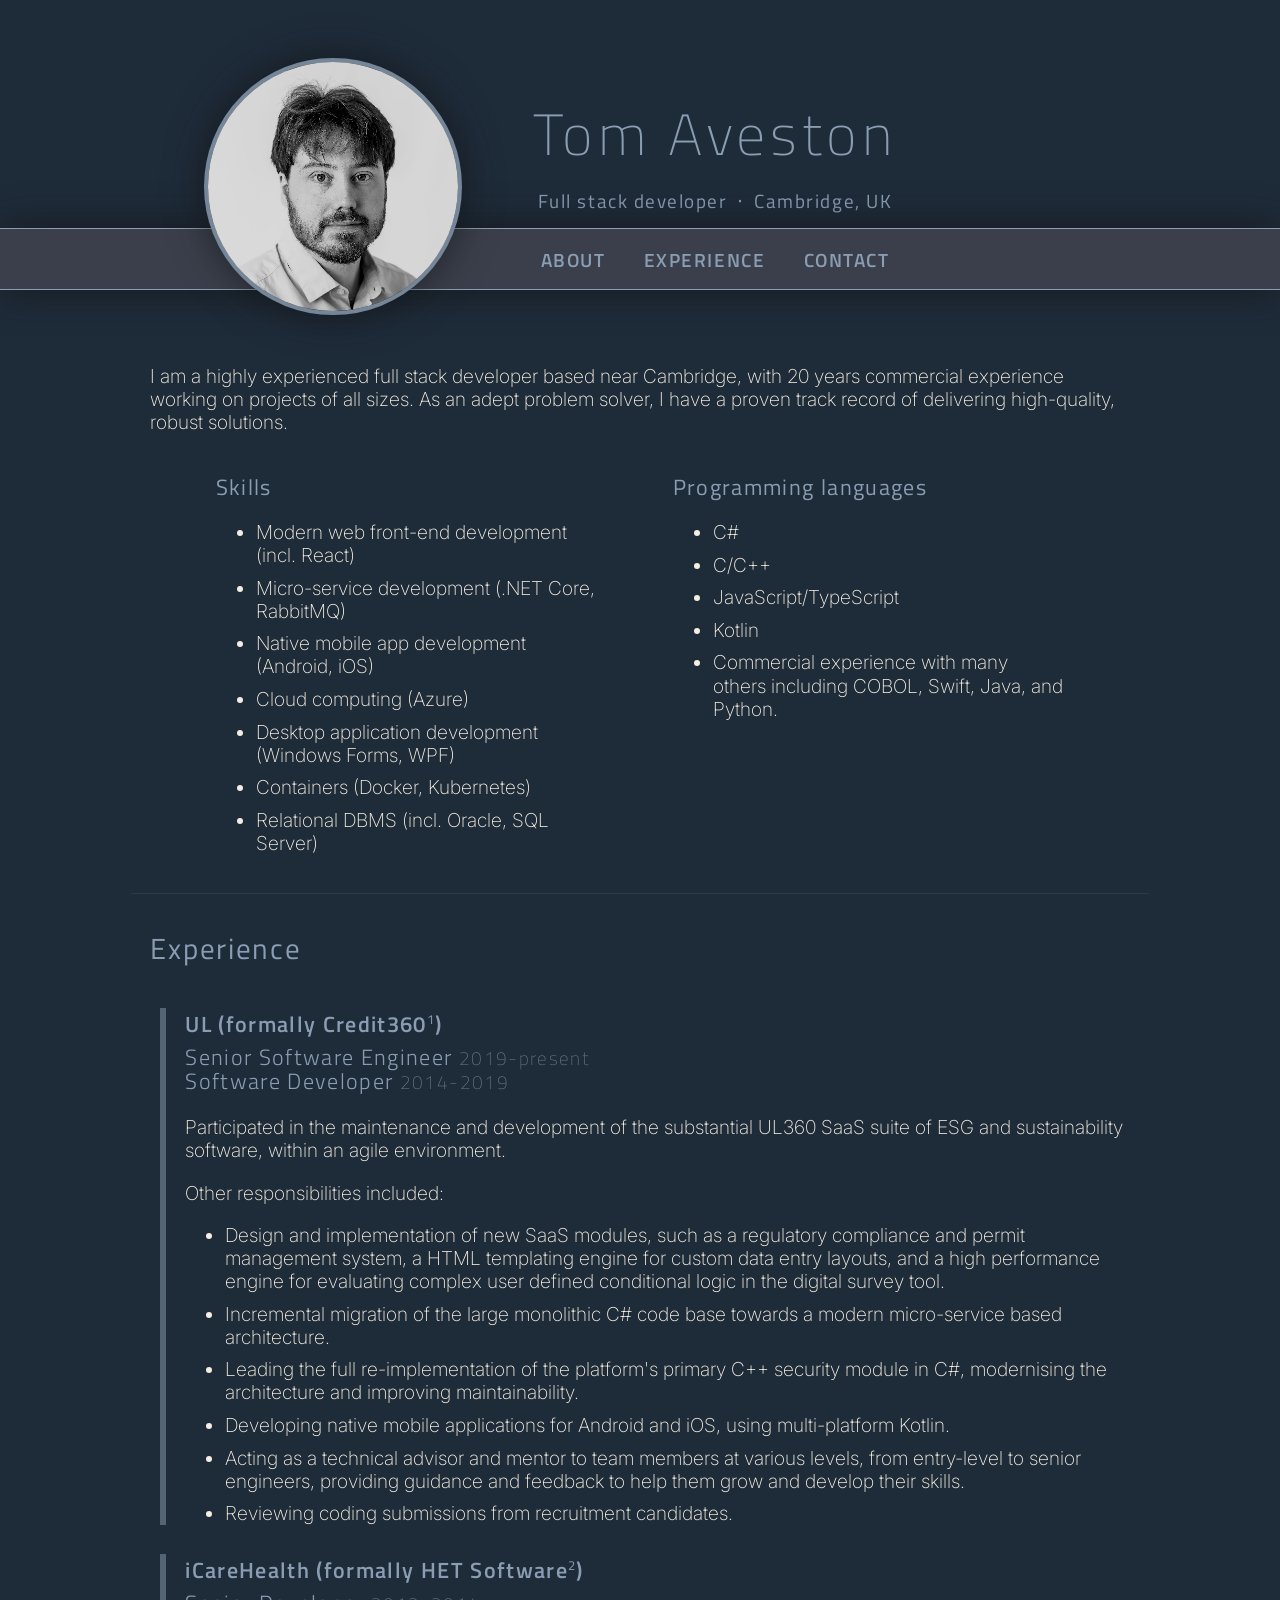
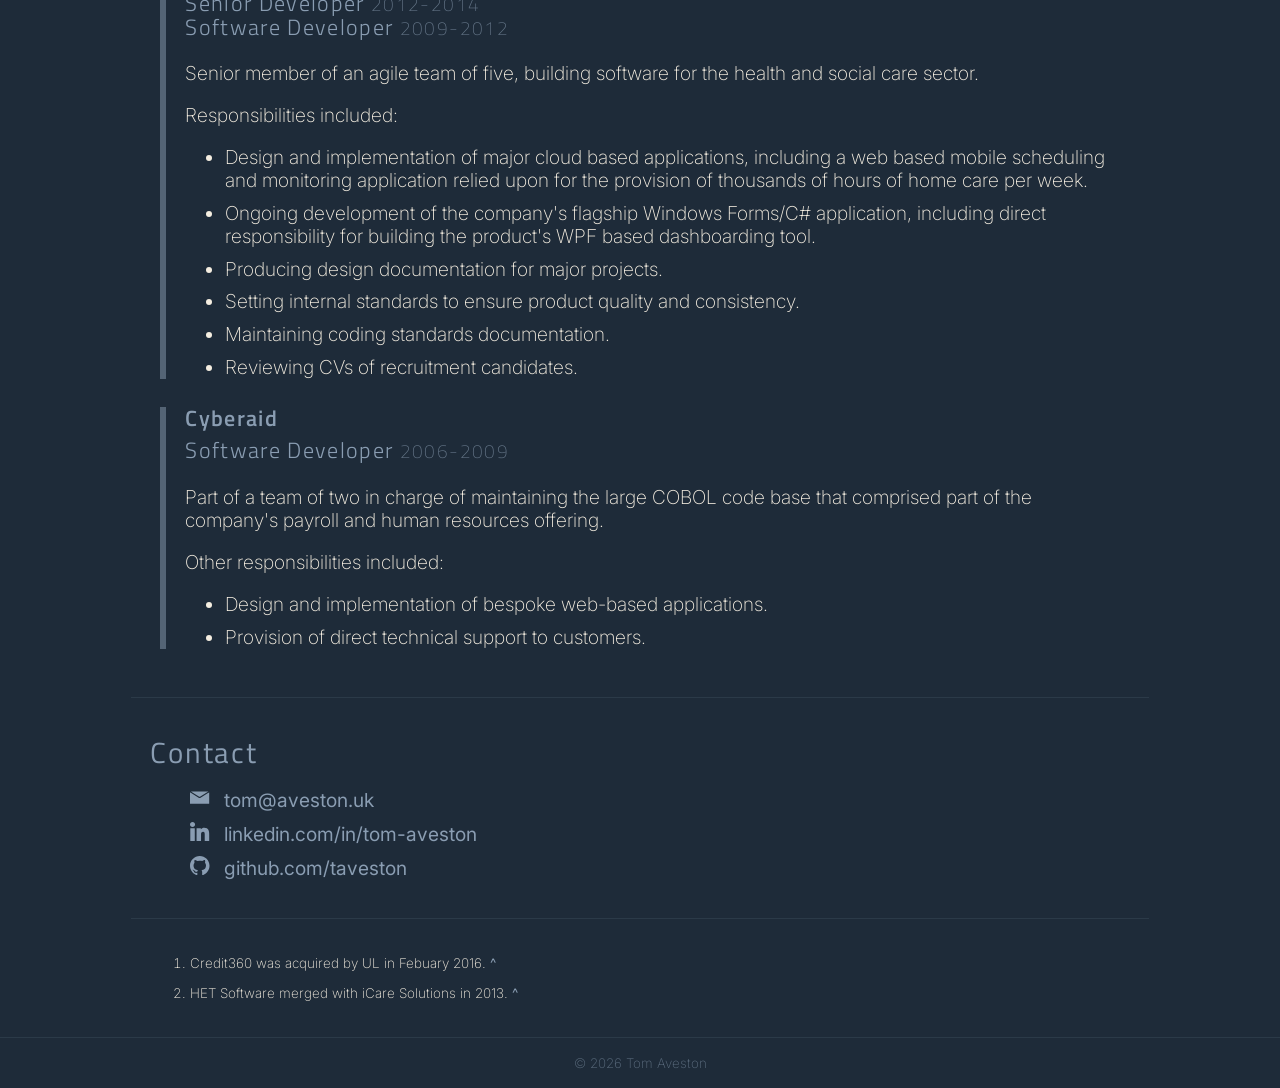
==== commit afc6e6d8: "Update index.html with content modifications Add involvement in recruitment process at UL/iCare. Add" ====
--- a/index.html
+++ b/index.html
@@ -90,12 +90,12 @@
 							survey tool.
 						</li>
 						<li>
+							Incremental migration of the large monolithic C# code base towards a
+							modern micro-service based architecture.
+						</li>
+						<li>
 							Leading the full re-implementation of the platform's primary C++ security
 							module in C#, modernising the architecture and improving maintainability.
-						</li>
-						<li>
-							Incremental migration of the large monolithic C# code base towards a
-							modern micro-service based architecture.
 						</li>
 						<li>
 							Developing native mobile applications for Android and iOS, using
@@ -105,6 +105,9 @@
 							Acting as a technical advisor and mentor to team members at various
 							levels, from entry-level to senior engineers, providing guidance and
 							feedback to help them grow and develop their skills.
+						</li>
+						<li>
+							Reviewing coding submissions from recruitment candidates.
 						</li>
 					</ul>
 				</section>
@@ -125,7 +128,7 @@
 					<ul>
 						<li>
 							Design and implementation of major cloud based applications, including a
-							mobile scheduling and monitoring application relied upon for the
+							web based mobile scheduling and monitoring application relied upon for the
 							provision of thousands of hours of home care per week.
 						</li>
 						<li>
@@ -136,6 +139,7 @@
 						<li>Producing design documentation for major projects.</li>
 						<li>Setting internal standards to ensure product quality and consistency.</li>
 						<li>Maintaining coding standards documentation.</li>
+						<li>Reviewing CVs of recruitment candidates.</li>
 					</ul>
 				</section>
 
@@ -146,7 +150,7 @@
 					</h3>
 					<p>
 						Part of a team of two in charge of maintaining the large COBOL code base that
-						comprised the company's legacy payroll and human resources offering.
+						comprised part of the company's payroll and human resources offering.
 					</p>
 					<p>
 						Other responsibilities included:
@@ -165,7 +169,7 @@
 
 			<ul class="contact-list">
 				<li>
-					<a href="mailto:tom@aveston.uk" class="social-link">
+					<a href="mailto:tom@aveston.uk" class="social-link" title="Email">
 							<svg viewBox="0 0 512 512"><path d="m496.33 127.09-15.673 9.613-198.82 121.92c-7.983 4.859-16.917 7.293-25.84 7.293s-17.826-2.424-25.778-7.262l-0.136-0.084-198.73-123.8-15.673-9.759-15.674-9.77v302.72h512v-300.47l-15.673 9.603z"/><path d="m25.245 94.041 50.322 31.346 171.01 106.53c5.841 3.521 13.082 3.511 18.913-0.042l224.77-137.83h-465.01z"/></svg>
 						tom@aveston.uk
 					</a>
@@ -191,6 +195,21 @@
 						aveston.uk
 					</a>
 				</li>
+				<!--
+				<li class="screen-only">
+					<a href="tom-aveston-cv.pdf" title="Download PDF" class="social-link">
+						<svg xmlns="http://www.w3.org/2000/svg" viewBox="0 0 120 120">
+							<polygon points="48.732,69.783 91.039,27.476 102.778,39.215 60.472,81.527 " />
+							<rect x="50.999" y="3.424" width="19.055" height="60.21" />
+							<polygon points="60.543,81.572 18.22,39.283 29.941,27.542 72.271,69.85 " />
+							<rect x="9" y="99.575" width="103" height="17"/>
+							<rect x="5.5" y="68.576" width="17" height="48"/>
+							<rect x="97.5" y="68.576" width="17" height="48"/>
+						</svg>
+						Download (PDF)
+					</a>
+				</li>
+				-->
 			</ul>
 		</section>
 		<hr />
@@ -206,6 +225,6 @@
 		</section>
 	</main>
 	<footer class="screen-only">
-		<small>© 2023 Tom Aveston</small>
+		<small>© 2026 Tom Aveston</small>
 	</footer>
 </body>
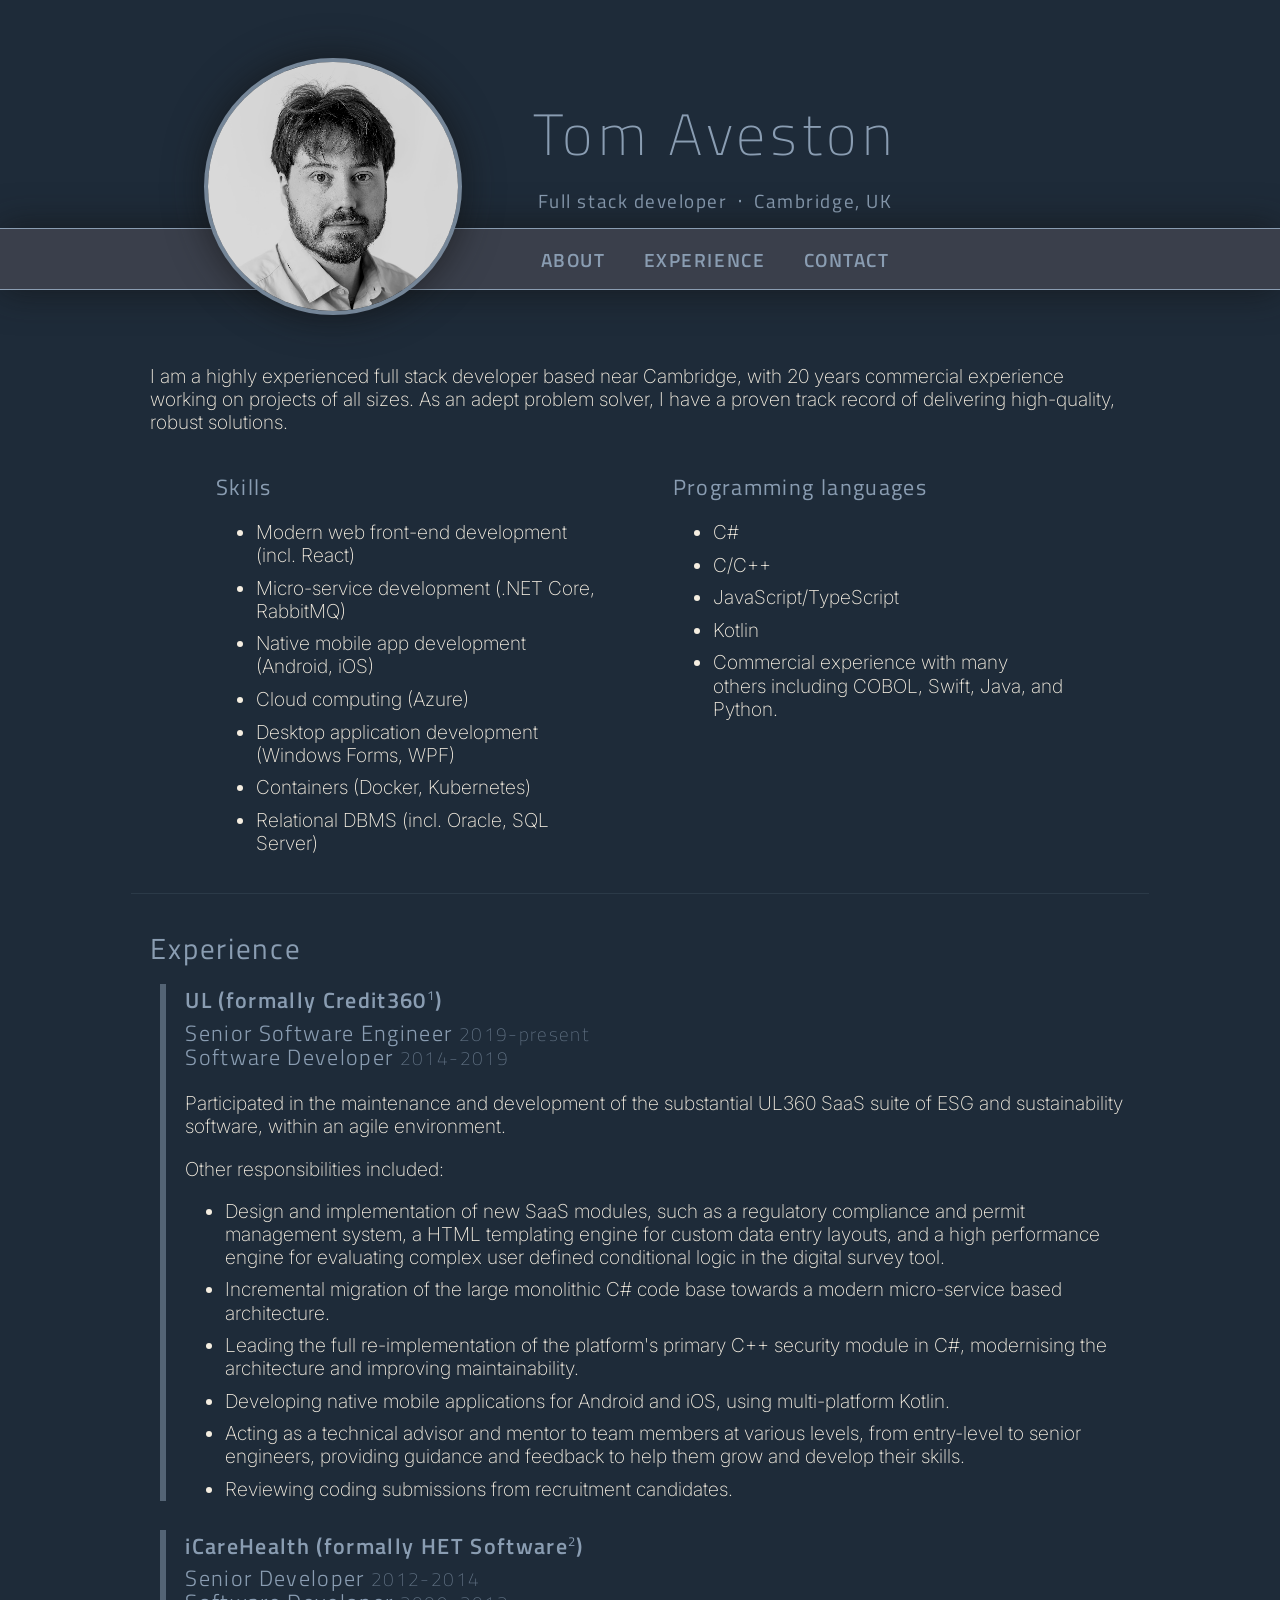
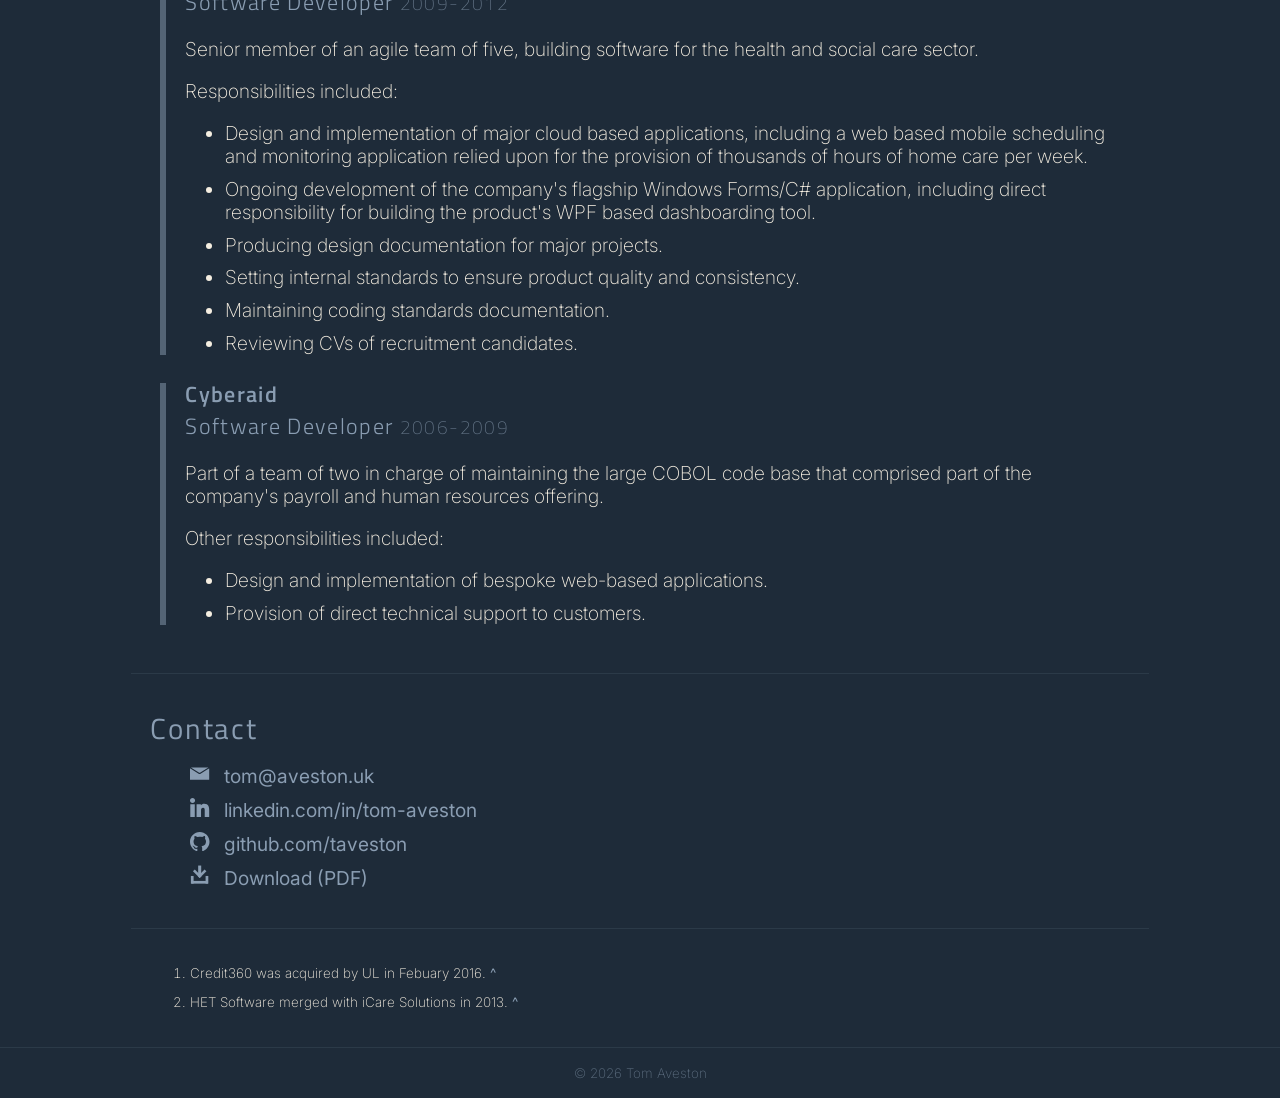
==== commit ec651f25: "Add PDF download." ====
--- a/index.html
+++ b/index.html
@@ -195,9 +195,8 @@
 						aveston.uk
 					</a>
 				</li>
-				<!--
 				<li class="screen-only">
-					<a href="tom-aveston-cv.pdf" title="Download PDF" class="social-link">
+					<a href="./download/tom-aveston-cv.pdf" title="Download PDF" class="social-link">
 						<svg xmlns="http://www.w3.org/2000/svg" viewBox="0 0 120 120">
 							<polygon points="48.732,69.783 91.039,27.476 102.778,39.215 60.472,81.527 " />
 							<rect x="50.999" y="3.424" width="19.055" height="60.21" />
@@ -209,7 +208,6 @@
 						Download (PDF)
 					</a>
 				</li>
-				-->
 			</ul>
 		</section>
 		<hr />
--- a/css/style.css
+++ b/css/style.css
@@ -96,14 +96,14 @@
 	padding-left: 0.5em;
 }
 .timeline section:first-child {
-	margin-top: 2.5em;
+	margin-top: 0;
 }
 .timeline section {
 	margin-top: 1.5em;
 	margin-bottom: 1.5em;
 	padding-left: 1em;
 	border-left: 5pt solid #8a9db280;
-	page-break-inside: avoid;
+	page-break-inside: auto;
 }
 .timeline .company {
 	font-weight: 600;
@@ -334,4 +334,4 @@
 		border-top-width: 1pt;
 		font-size: 15pt;
 	}
-}+}
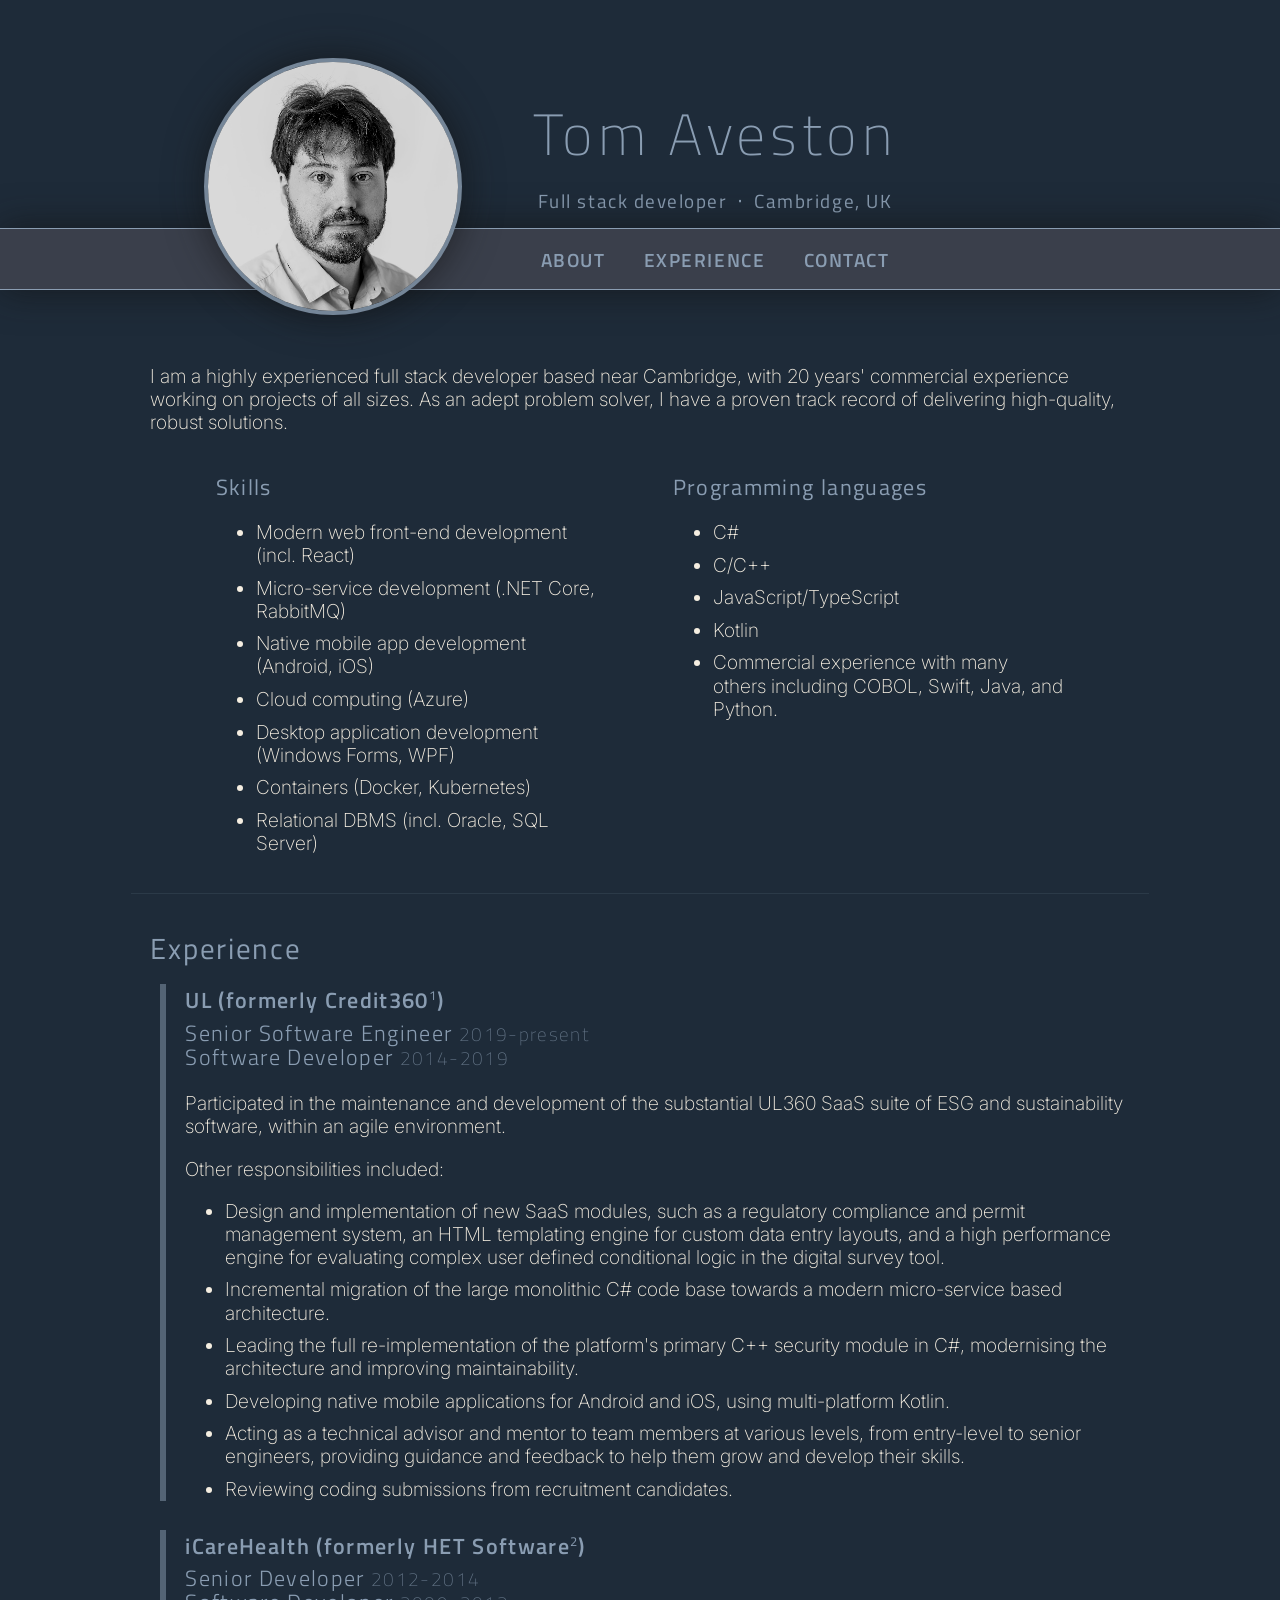
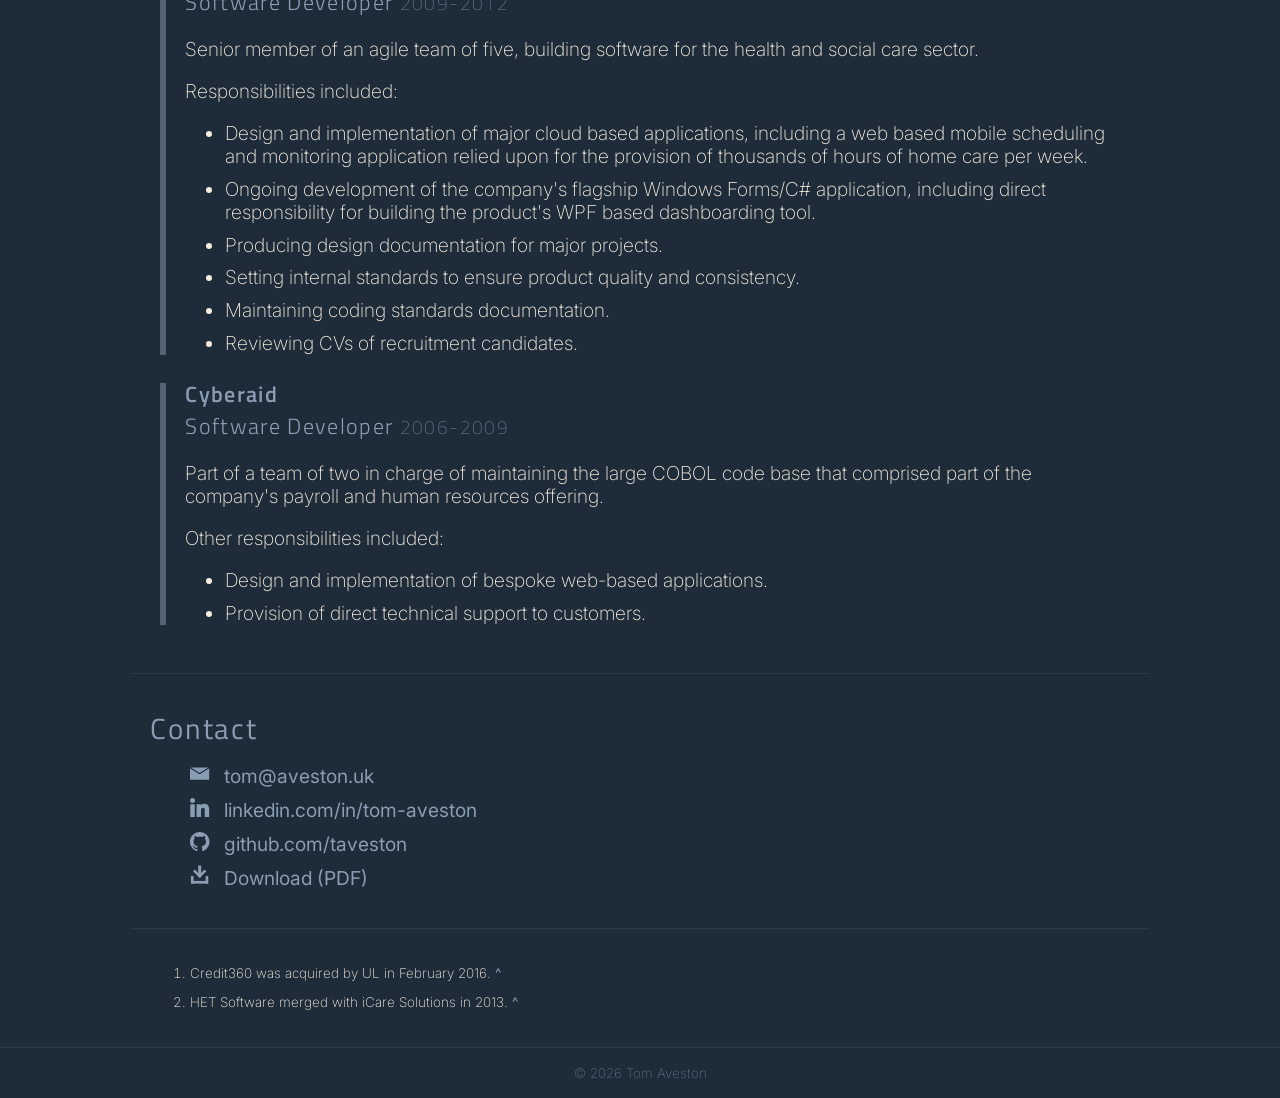
==== commit dc764a1b: "Fix CV typos and invalid HTML structure - formally -> formerly, Febuary -> February, years' commerci" ====
--- a/index.html
+++ b/index.html
@@ -1,5 +1,6 @@
 <!DOCTYPE html>
-<html>
+<html lang="en">
+<head>
 	<title>Tom Aveston | CV</title>
 	<meta charset="utf-8" />
 	<meta name="viewport" content="width=device-width, initial-scale=1" />
@@ -8,7 +9,7 @@
 	<link href="https://fonts.googleapis.com/css2?family=Inter:wght@200;400&family=Titillium+Web:wght@200;300;400;600&display=swap" rel="stylesheet" />
 	<style>@import url('https://fonts.googleapis.com/css2?family=Inter:wght@200;400&family=Titillium+Web:wght@200;300;400;600&display=swap');</style>
 	<link rel="stylesheet" href="./css/style.css" />
-</html>
+</head>
 <body>
 	<header id="banner" class="image-banner">
 		<div id="profile-image">
@@ -22,9 +23,9 @@
 			</ul>
 			<nav class="screen-only">
 				<menu>
-					<li><a href="#about"/>About</a></li>
-					<li><a href="#experience"/>Experience</a></li>
-					<li><a href="#contact"/>Contact</a></li>
+					<li><a href="#about">About</a></li>
+					<li><a href="#experience">Experience</a></li>
+					<li><a href="#contact">Contact</a></li>
 				</menu>
 			</nav>
 		</div>
@@ -33,7 +34,7 @@
 		<section id="about" class="anchor-target">
 			<p>
 				I am a highly experienced full stack developer based near Cambridge, with 20
-				years commercial experience working on projects of all sizes. As an adept problem
+				years' commercial experience working on projects of all sizes. As an adept problem
 				solver, I have a proven track record of delivering high-quality, robust solutions.
 			</p>
 
@@ -69,7 +70,7 @@
 			<div class="timeline">
 				<section>
 					<h3>
-						<div class="company">UL (formally Credit360<a id="fn1-origin" href="#fn1" class="footnote-link">1</a>)</div>
+						<div class="company">UL (formerly Credit360<a id="fn1-origin" href="#fn1" class="footnote-link">1</a>)</div>
 						<div class="title">Senior Software Engineer <small class="period">2019-present</small></div>
 						<div class="title">Software Developer <small class="period">2014-2019</small></div>
 					</h3>
@@ -84,7 +85,7 @@
 					<ul>
 						<li>
 							Design and implementation of new SaaS modules, such as a regulatory 
-							compliance and permit management system, a HTML templating engine
+							compliance and permit management system, an HTML templating engine
 							for custom data entry layouts, and a high performance engine for 
 							evaluating complex user defined conditional logic in the digital 
 							survey tool.
@@ -114,7 +115,7 @@
 
 				<section>
 					<h3>
-						<div class="company">iCareHealth (formally HET Software<a id="fn2-origin" href="#fn2" class="footnote-link">2</a>)</div>
+						<div class="company">iCareHealth (formerly HET Software<a id="fn2-origin" href="#fn2" class="footnote-link">2</a>)</div>
 						<div class="title">Senior Developer <small class="period">2012-2014</small></div>
 						<div class="title">Software Developer <small class="period">2009-2012</small></div>
 					</h3>
@@ -214,7 +215,7 @@
 		<section id="footnotes">
 			<ol class="footnote-list">
 				<li id="fn1" class="anchor-target">
-					Credit360 was acquired by UL in Febuary 2016. <a href="#fn1-origin" class="screen-only">^</a>
+					Credit360 was acquired by UL in February 2016. <a href="#fn1-origin" class="screen-only">^</a>
 				</li>
 				<li id="fn2" class="anchor-target">
 					HET Software merged with iCare Solutions in 2013. <a href="#fn2-origin" class="screen-only">^</a>
@@ -226,3 +227,4 @@
 		<small>© 2026 Tom Aveston</small>
 	</footer>
 </body>
+</html>
